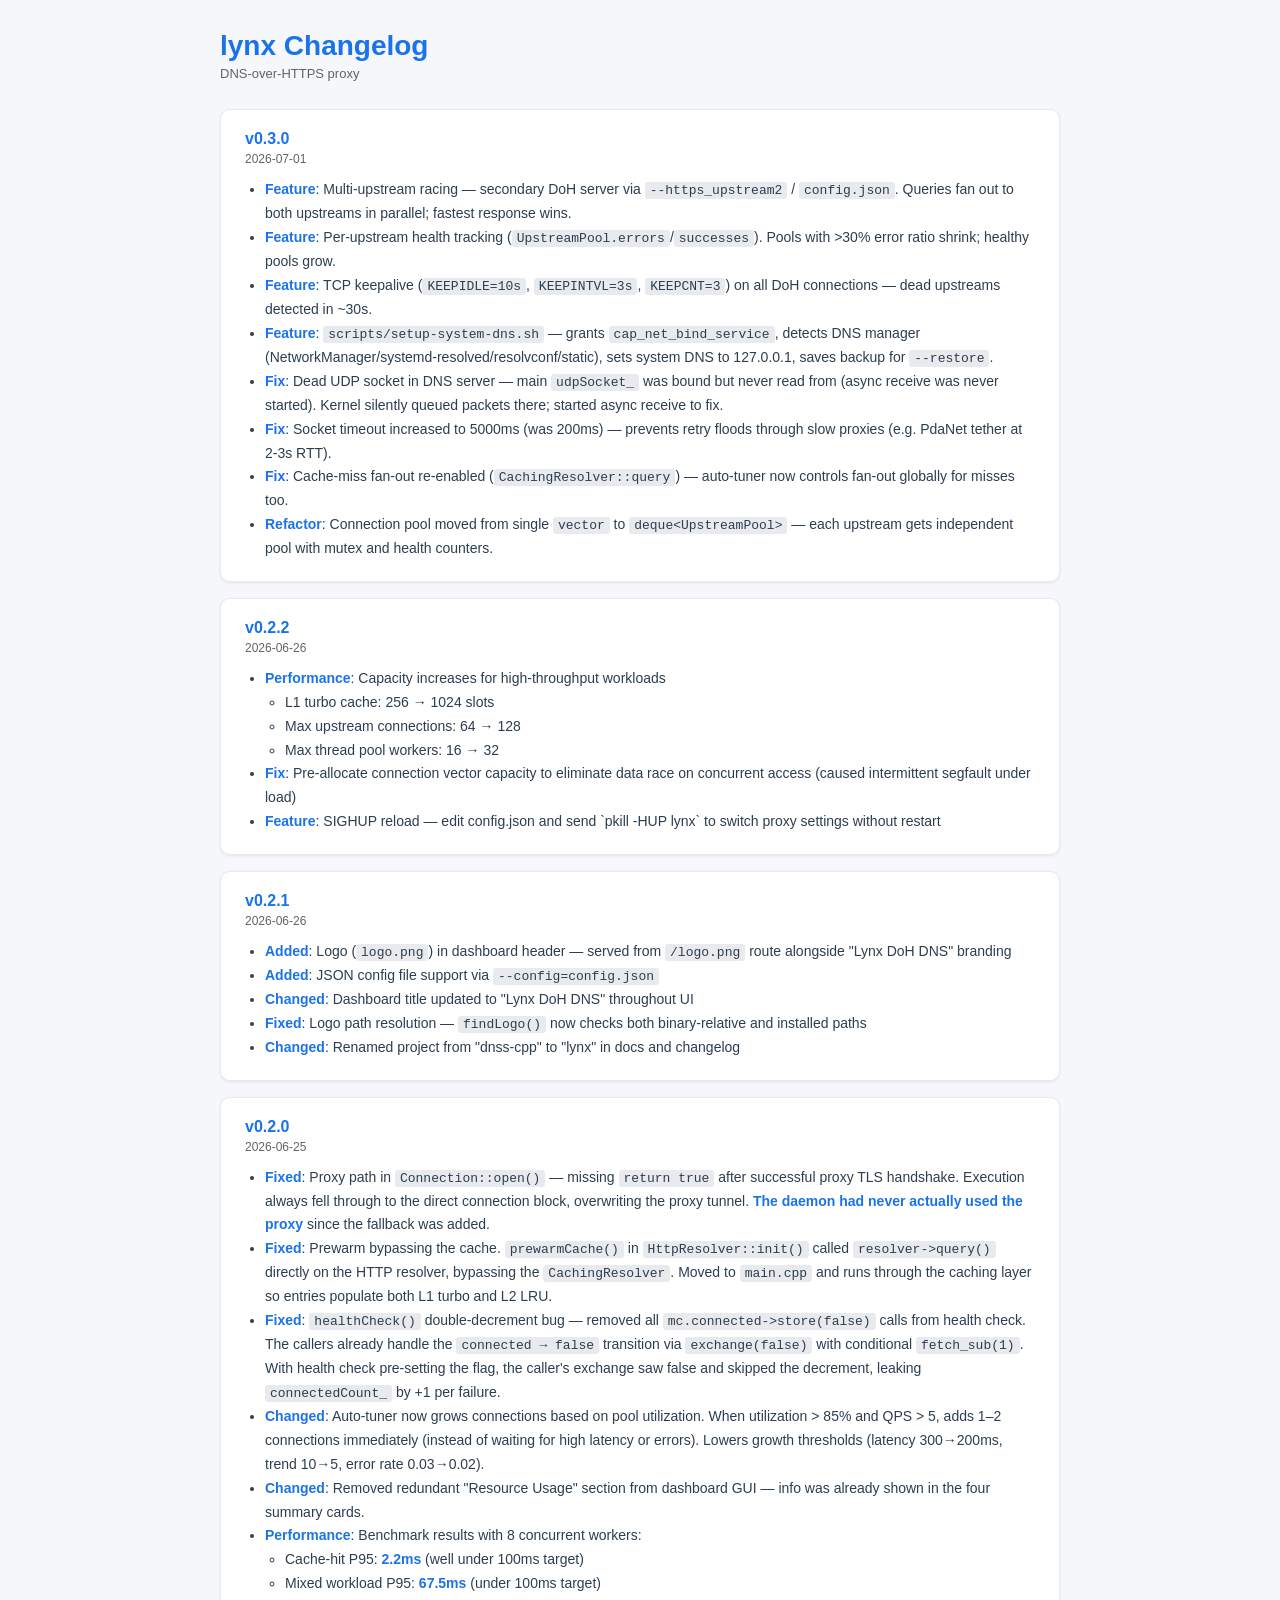
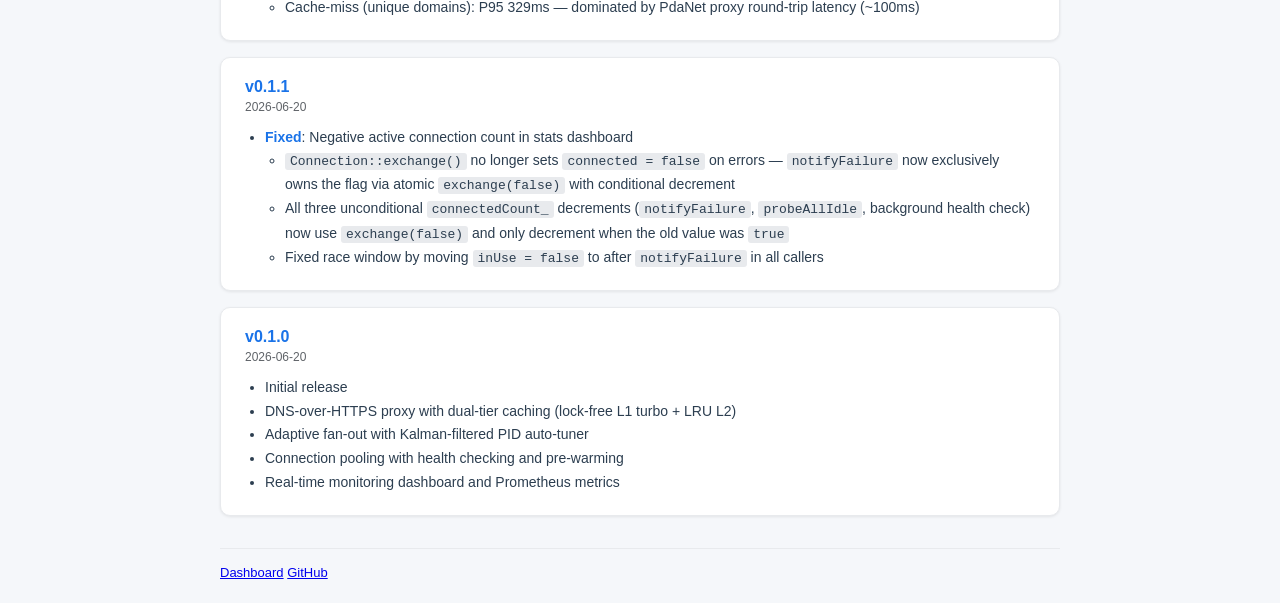
==== CHANGELOG.html @ dbfe3da3 "v0.3.0 — Multi-upstream racing, health tracking, TCP keepalive, setup script - Multi-upstream racing" ====
<!DOCTYPE html>
<html>
<head>
<meta charset='utf-8'>
<title>lynx Changelog</title>
<style>
*{margin:0;padding:0;box-sizing:border-box;}
body{font-family:-apple-system,BlinkMacSystemFont,'Segoe UI',Roboto,sans-serif;background:#f5f7fa;color:#2c3e50;padding:30px;max-width:900px;margin:0 auto;}
h1{font-size:28px;font-weight:600;color:#1a73e8;margin-bottom:4px;}
.subtitle{color:#5f6368;font-size:13px;margin-bottom:28px;}
.version{background:#fff;border-radius:10px;padding:20px 24px;box-shadow:0 1px 3px rgba(0,0,0,0.08);margin-bottom:16px;border:1px solid #e8eaed;}
.version h2{font-size:16px;font-weight:600;color:#1a73e8;margin-bottom:4px;}
.version .date{font-size:12px;color:#5f6368;margin-bottom:12px;}
.version ul{margin:0;padding-left:20px;}
.version li{font-size:14px;color:#2c3e50;line-height:1.7;}
.version li b{color:#1a73e8;}
.version li code{background:#e8eaed;padding:1px 5px;border-radius:3px;font-size:13px;}
.footer{margin-top:32px;padding-top:16px;border-top:1px solid #e8eaed;font-size:13px;color:#5f6368;}
</style>
</head>
<body>
<h1>lynx Changelog</h1>
<p class='subtitle'>DNS-over-HTTPS proxy</p>

<div class='version'>
<h2>v0.3.0</h2>
<p class='date'>2026-07-01</p>
<ul>
<li><b>Feature</b>: Multi-upstream racing — secondary DoH server via <code>--https_upstream2</code> / <code>config.json</code>. Queries fan out to both upstreams in parallel; fastest response wins.</li>
<li><b>Feature</b>: Per-upstream health tracking (<code>UpstreamPool.errors</code>/<code>successes</code>). Pools with &gt;30% error ratio shrink; healthy pools grow.</li>
<li><b>Feature</b>: TCP keepalive (<code>KEEPIDLE=10s</code>, <code>KEEPINTVL=3s</code>, <code>KEEPCNT=3</code>) on all DoH connections — dead upstreams detected in ~30s.</li>
<li><b>Feature</b>: <code>scripts/setup-system-dns.sh</code> — grants <code>cap_net_bind_service</code>, detects DNS manager (NetworkManager/systemd-resolved/resolvconf/static), sets system DNS to 127.0.0.1, saves backup for <code>--restore</code>.</li>
<li><b>Fix</b>: Dead UDP socket in DNS server — main <code>udpSocket_</code> was bound but never read from (async receive was never started). Kernel silently queued packets there; started async receive to fix.</li>
<li><b>Fix</b>: Socket timeout increased to 5000ms (was 200ms) — prevents retry floods through slow proxies (e.g. PdaNet tether at 2-3s RTT).</li>
<li><b>Fix</b>: Cache-miss fan-out re-enabled (<code>CachingResolver::query</code>) — auto-tuner now controls fan-out globally for misses too.</li>
<li><b>Refactor</b>: Connection pool moved from single <code>vector</code> to <code>deque&lt;UpstreamPool&gt;</code> — each upstream gets independent pool with mutex and health counters.</li>
</ul>
</div>

<div class='version'>
<h2>v0.2.2</h2>
<p class='date'>2026-06-26</p>
<ul>
<li><b>Performance</b>: Capacity increases for high-throughput workloads<ul>
<li>L1 turbo cache: 256 → 1024 slots</li>
<li>Max upstream connections: 64 → 128</li>
<li>Max thread pool workers: 16 → 32</li>
</ul></li>
<li><b>Fix</b>: Pre-allocate connection vector capacity to eliminate data race on concurrent access (caused intermittent segfault under load)</li>
<li><b>Feature</b>: SIGHUP reload — edit config.json and send `pkill -HUP lynx` to switch proxy settings without restart</li>
</ul>
</div>

<div class='version'>
<h2>v0.2.1</h2>
<p class='date'>2026-06-26</p>
<ul>
<li><b>Added</b>: Logo (<code>logo.png</code>) in dashboard header — served from <code>/logo.png</code> route alongside "Lynx DoH DNS" branding</li>
<li><b>Added</b>: JSON config file support via <code>--config=config.json</code></li>
<li><b>Changed</b>: Dashboard title updated to "Lynx DoH DNS" throughout UI</li>
<li><b>Fixed</b>: Logo path resolution — <code>findLogo()</code> now checks both binary-relative and installed paths</li>
<li><b>Changed</b>: Renamed project from "dnss-cpp" to "lynx" in docs and changelog</li>
</ul>
</div>

<div class='version'>
<h2>v0.2.0</h2>
<p class='date'>2026-06-25</p>
<ul>
<li><b>Fixed</b>: Proxy path in <code>Connection::open()</code> — missing <code>return true</code> after successful proxy TLS handshake. Execution always fell through to the direct connection block, overwriting the proxy tunnel. <b>The daemon had never actually used the proxy</b> since the fallback was added.</li>
<li><b>Fixed</b>: Prewarm bypassing the cache. <code>prewarmCache()</code> in <code>HttpResolver::init()</code> called <code>resolver->query()</code> directly on the HTTP resolver, bypassing the <code>CachingResolver</code>. Moved to <code>main.cpp</code> and runs through the caching layer so entries populate both L1 turbo and L2 LRU.</li>
<li><b>Fixed</b>: <code>healthCheck()</code> double-decrement bug — removed all <code>mc.connected->store(false)</code> calls from health check. The callers already handle the <code>connected → false</code> transition via <code>exchange(false)</code> with conditional <code>fetch_sub(1)</code>. With health check pre-setting the flag, the caller's exchange saw false and skipped the decrement, leaking <code>connectedCount_</code> by +1 per failure.</li>
<li><b>Changed</b>: Auto-tuner now grows connections based on pool utilization. When utilization > 85% and QPS > 5, adds 1–2 connections immediately (instead of waiting for high latency or errors). Lowers growth thresholds (latency 300→200ms, trend 10→5, error rate 0.03→0.02).</li>
<li><b>Changed</b>: Removed redundant "Resource Usage" section from dashboard GUI — info was already shown in the four summary cards.</li>
<li><b>Performance</b>: Benchmark results with 8 concurrent workers:<ul>
<li>Cache-hit P95: <b>2.2ms</b> (well under 100ms target)</li>
<li>Mixed workload P95: <b>67.5ms</b> (under 100ms target)</li>
<li>Cache-miss (unique domains): P95 329ms — dominated by PdaNet proxy round-trip latency (~100ms)</li>
</ul></li>
</ul>
</div>

<div class='version'>
<h2>v0.1.1</h2>
<p class='date'>2026-06-20</p>
<ul>
<li><b>Fixed</b>: Negative active connection count in stats dashboard<ul>
<li><code>Connection::exchange()</code> no longer sets <code>connected = false</code> on errors — <code>notifyFailure</code> now exclusively owns the flag via atomic <code>exchange(false)</code> with conditional decrement</li>
<li>All three unconditional <code>connectedCount_</code> decrements (<code>notifyFailure</code>, <code>probeAllIdle</code>, background health check) now use <code>exchange(false)</code> and only decrement when the old value was <code>true</code></li>
<li>Fixed race window by moving <code>inUse = false</code> to after <code>notifyFailure</code> in all callers</li>
</ul></li>
</ul>
</div>

<div class='version'>
<h2>v0.1.0</h2>
<p class='date'>2026-06-20</p>
<ul>
<li>Initial release</li>
<li>DNS-over-HTTPS proxy with dual-tier caching (lock-free L1 turbo + LRU L2)</li>
<li>Adaptive fan-out with Kalman-filtered PID auto-tuner</li>
<li>Connection pooling with health checking and pre-warming</li>
<li>Real-time monitoring dashboard and Prometheus metrics</li>
</ul>
</div>

<div class='footer'>
<a href='/'>Dashboard</a>
<a href='https://github.com/infinitebinary01/dnss-cpp'>GitHub</a>
</div>
</body>
</html>
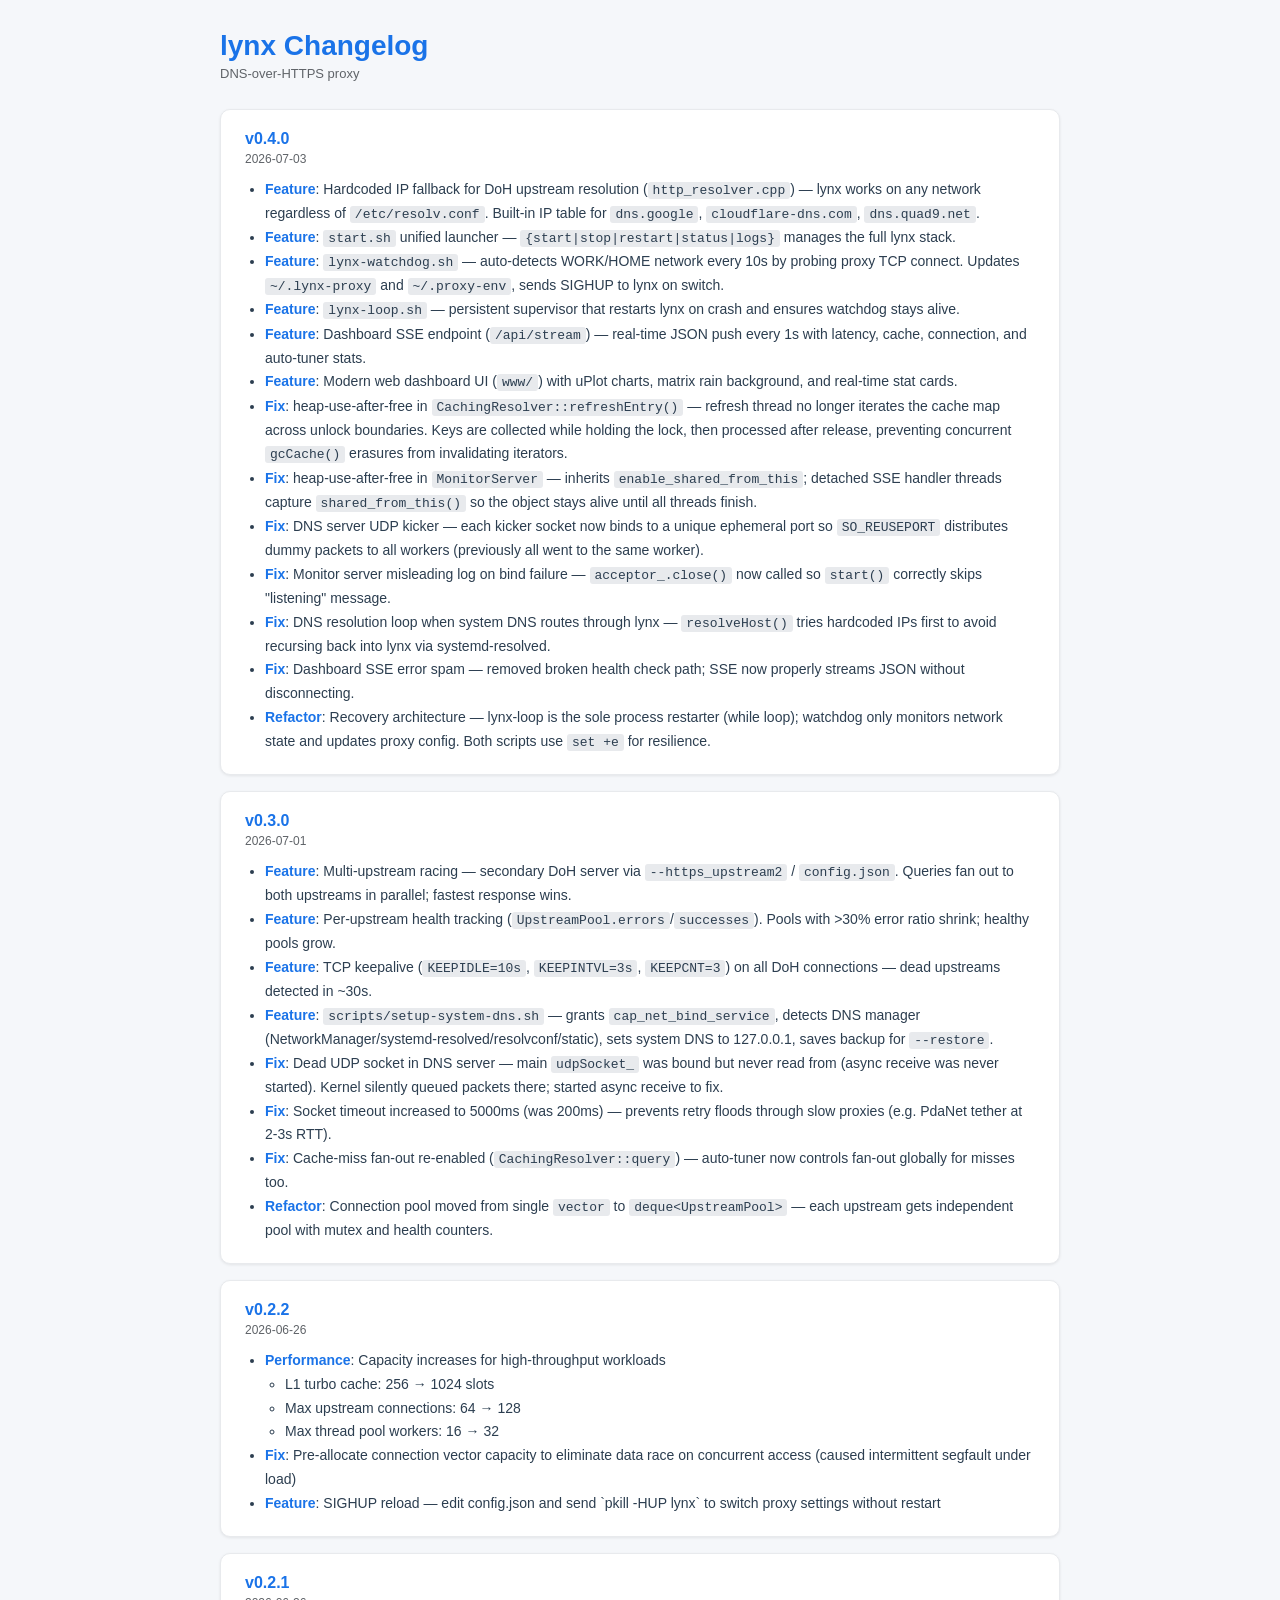
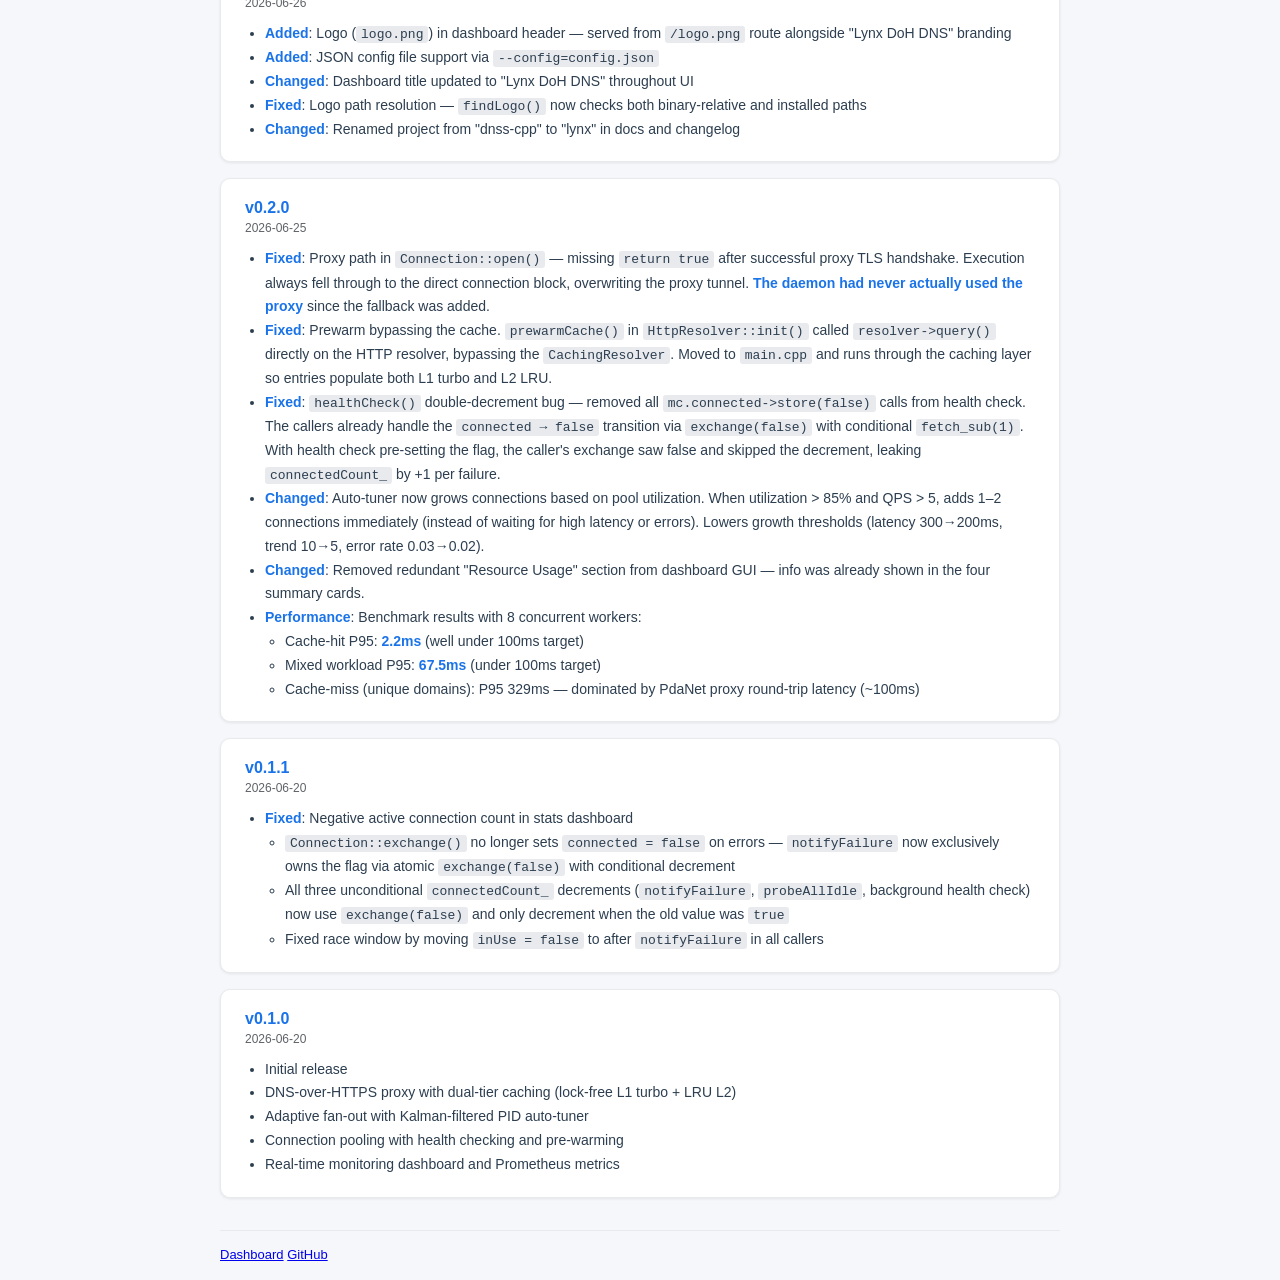
==== commit f91590ef: "v0.4.0: Crash fixes, watchdog auto-detect, hardcoded DoH IPs, dashboard SSE - Fix heap-use-after-fre" ====
--- a/CHANGELOG.html
+++ b/CHANGELOG.html
@@ -21,6 +21,26 @@
 <body>
 <h1>lynx Changelog</h1>
 <p class='subtitle'>DNS-over-HTTPS proxy</p>
+
+<div class='version'>
+<h2>v0.4.0</h2>
+<p class='date'>2026-07-03</p>
+<ul>
+<li><b>Feature</b>: Hardcoded IP fallback for DoH upstream resolution (<code>http_resolver.cpp</code>) — lynx works on any network regardless of <code>/etc/resolv.conf</code>. Built-in IP table for <code>dns.google</code>, <code>cloudflare-dns.com</code>, <code>dns.quad9.net</code>.</li>
+<li><b>Feature</b>: <code>start.sh</code> unified launcher — <code>{start|stop|restart|status|logs}</code> manages the full lynx stack.</li>
+<li><b>Feature</b>: <code>lynx-watchdog.sh</code> — auto-detects WORK/HOME network every 10s by probing proxy TCP connect. Updates <code>~/.lynx-proxy</code> and <code>~/.proxy-env</code>, sends SIGHUP to lynx on switch.</li>
+<li><b>Feature</b>: <code>lynx-loop.sh</code> — persistent supervisor that restarts lynx on crash and ensures watchdog stays alive.</li>
+<li><b>Feature</b>: Dashboard SSE endpoint (<code>/api/stream</code>) — real-time JSON push every 1s with latency, cache, connection, and auto-tuner stats.</li>
+<li><b>Feature</b>: Modern web dashboard UI (<code>www/</code>) with uPlot charts, matrix rain background, and real-time stat cards.</li>
+<li><b>Fix</b>: heap-use-after-free in <code>CachingResolver::refreshEntry()</code> — refresh thread no longer iterates the cache map across unlock boundaries. Keys are collected while holding the lock, then processed after release, preventing concurrent <code>gcCache()</code> erasures from invalidating iterators.</li>
+<li><b>Fix</b>: heap-use-after-free in <code>MonitorServer</code> — inherits <code>enable_shared_from_this</code>; detached SSE handler threads capture <code>shared_from_this()</code> so the object stays alive until all threads finish.</li>
+<li><b>Fix</b>: DNS server UDP kicker — each kicker socket now binds to a unique ephemeral port so <code>SO_REUSEPORT</code> distributes dummy packets to all workers (previously all went to the same worker).</li>
+<li><b>Fix</b>: Monitor server misleading log on bind failure — <code>acceptor_.close()</code> now called so <code>start()</code> correctly skips "listening" message.</li>
+<li><b>Fix</b>: DNS resolution loop when system DNS routes through lynx — <code>resolveHost()</code> tries hardcoded IPs first to avoid recursing back into lynx via systemd-resolved.</li>
+<li><b>Fix</b>: Dashboard SSE error spam — removed broken health check path; SSE now properly streams JSON without disconnecting.</li>
+<li><b>Refactor</b>: Recovery architecture — lynx-loop is the sole process restarter (while loop); watchdog only monitors network state and updates proxy config. Both scripts use <code>set +e</code> for resilience.</li>
+</ul>
+</div>
 
 <div class='version'>
 <h2>v0.3.0</h2>
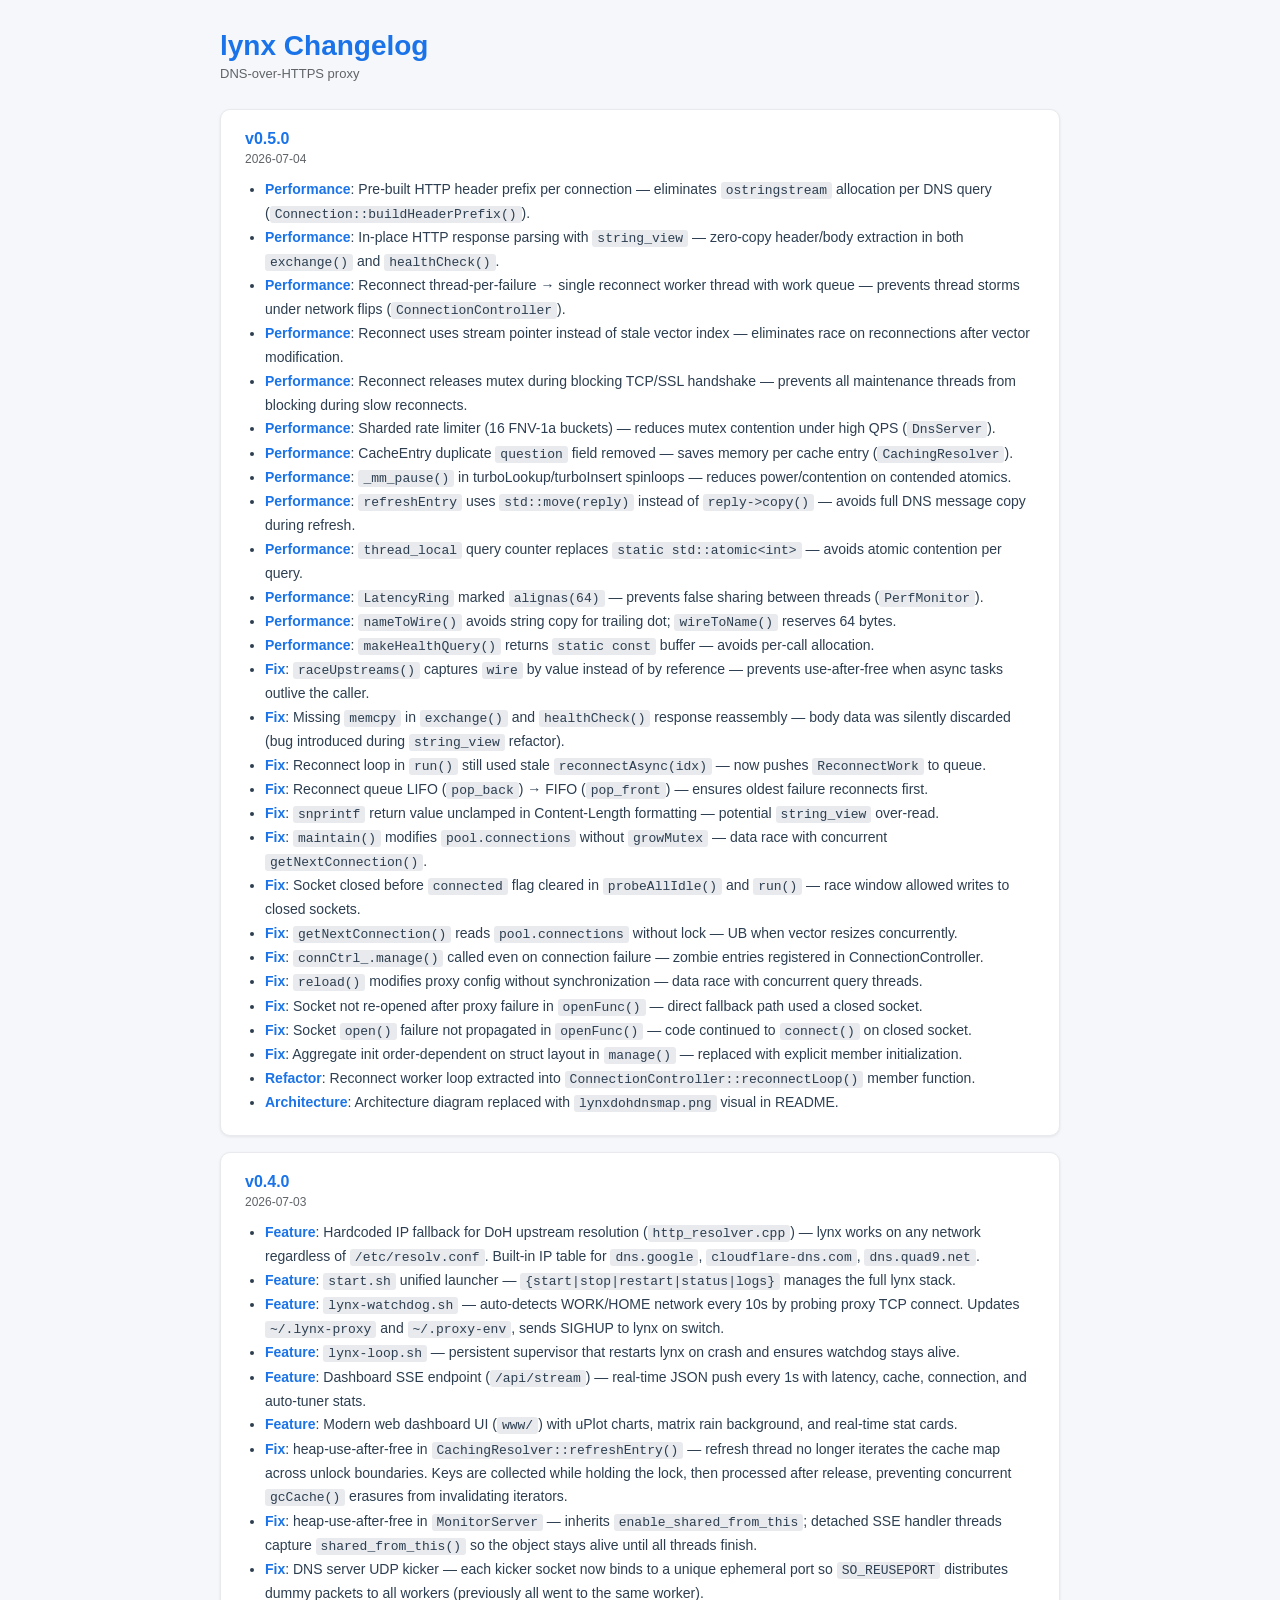
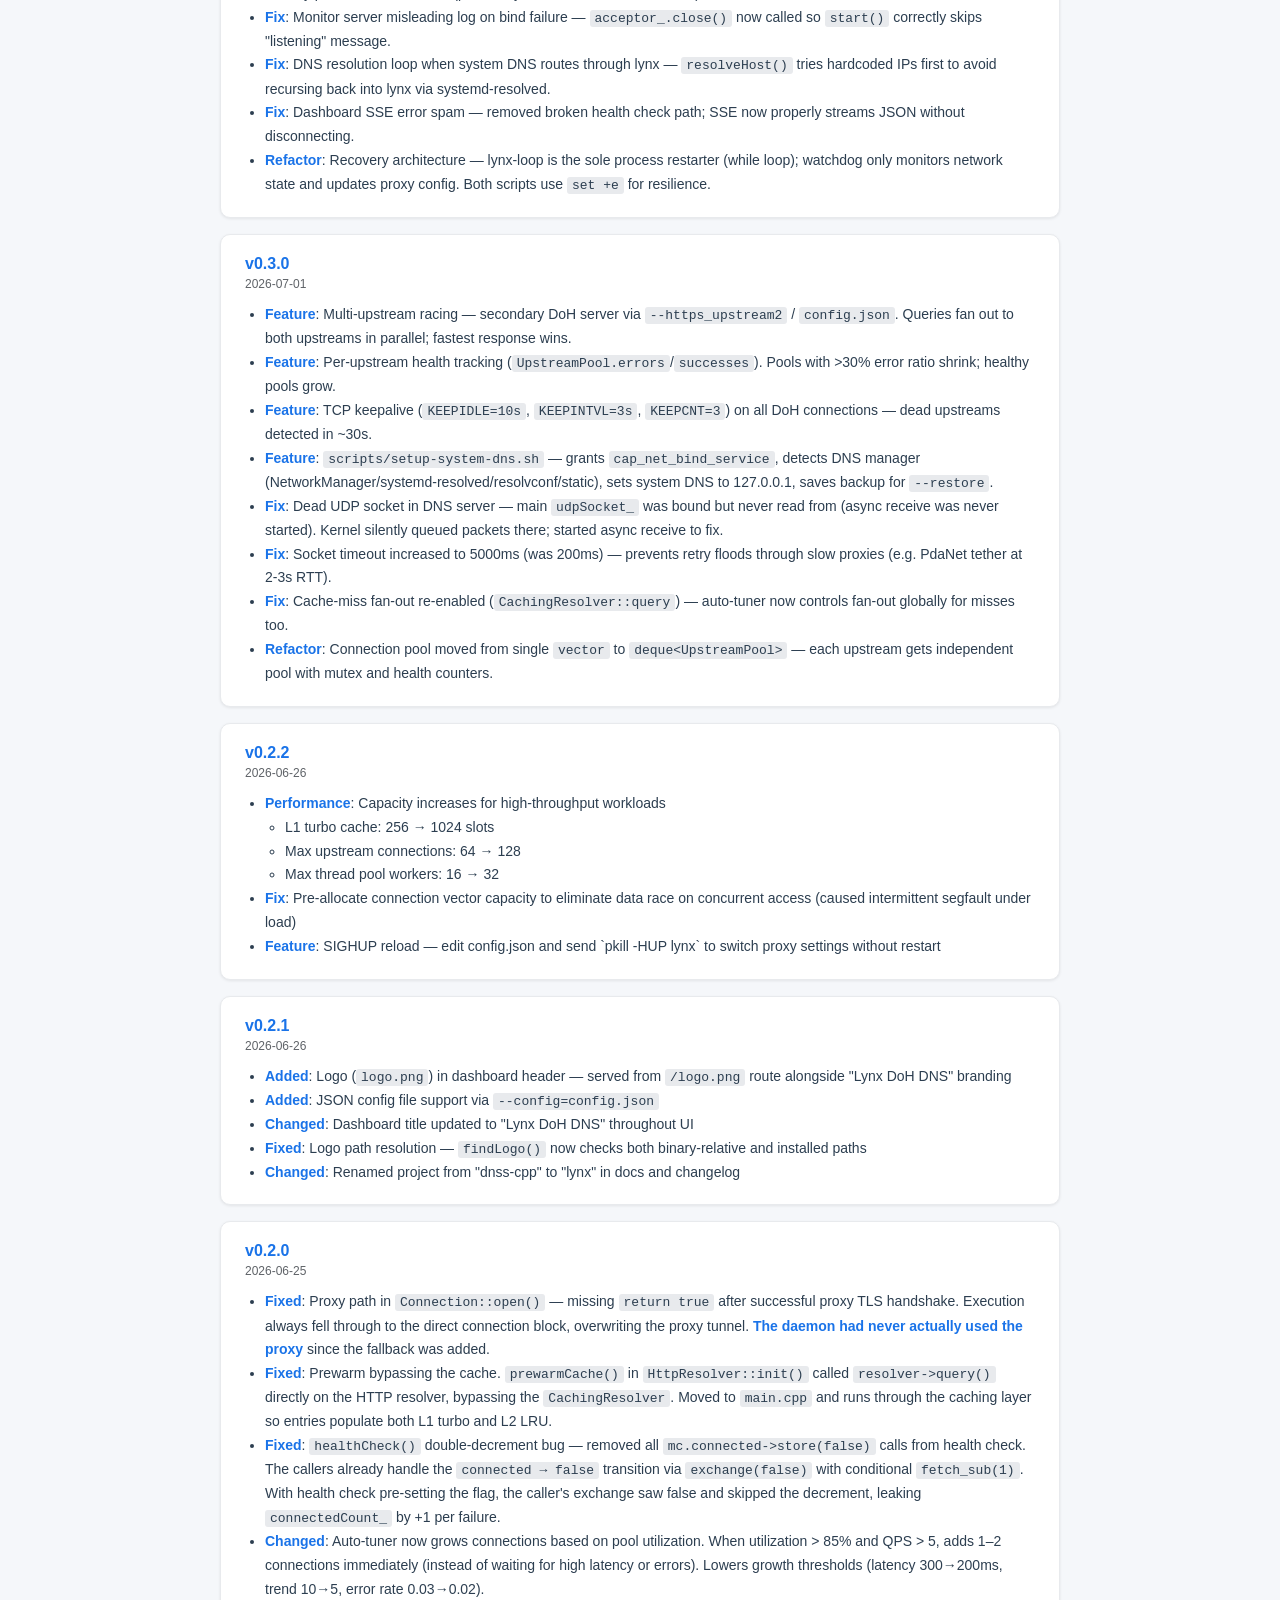
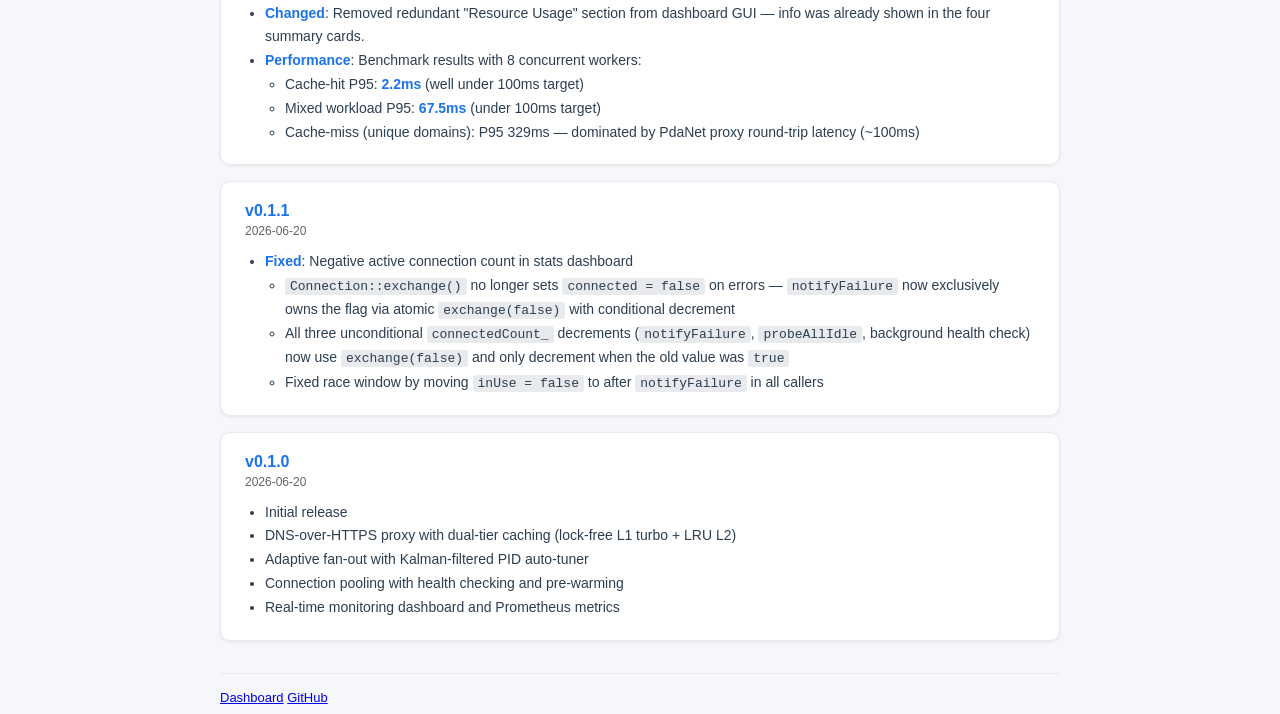
==== commit b2e480a0: "v0.5.0: Performance optimization pass + Lumina bug fixes - Pre-built HTTP headers, in-place response" ====
--- a/CHANGELOG.html
+++ b/CHANGELOG.html
@@ -21,6 +21,41 @@
 <body>
 <h1>lynx Changelog</h1>
 <p class='subtitle'>DNS-over-HTTPS proxy</p>
+
+<div class='version'>
+<h2>v0.5.0</h2>
+<p class='date'>2026-07-04</p>
+<ul>
+<li><b>Performance</b>: Pre-built HTTP header prefix per connection — eliminates <code>ostringstream</code> allocation per DNS query (<code>Connection::buildHeaderPrefix()</code>).</li>
+<li><b>Performance</b>: In-place HTTP response parsing with <code>string_view</code> — zero-copy header/body extraction in both <code>exchange()</code> and <code>healthCheck()</code>.</li>
+<li><b>Performance</b>: Reconnect thread-per-failure → single reconnect worker thread with work queue — prevents thread storms under network flips (<code>ConnectionController</code>).</li>
+<li><b>Performance</b>: Reconnect uses stream pointer instead of stale vector index — eliminates race on reconnections after vector modification.</li>
+<li><b>Performance</b>: Reconnect releases mutex during blocking TCP/SSL handshake — prevents all maintenance threads from blocking during slow reconnects.</li>
+<li><b>Performance</b>: Sharded rate limiter (16 FNV-1a buckets) — reduces mutex contention under high QPS (<code>DnsServer</code>).</li>
+<li><b>Performance</b>: CacheEntry duplicate <code>question</code> field removed — saves memory per cache entry (<code>CachingResolver</code>).</li>
+<li><b>Performance</b>: <code>_mm_pause()</code> in turboLookup/turboInsert spinloops — reduces power/contention on contended atomics.</li>
+<li><b>Performance</b>: <code>refreshEntry</code> uses <code>std::move(reply)</code> instead of <code>reply->copy()</code> — avoids full DNS message copy during refresh.</li>
+<li><b>Performance</b>: <code>thread_local</code> query counter replaces <code>static std::atomic&lt;int&gt;</code> — avoids atomic contention per query.</li>
+<li><b>Performance</b>: <code>LatencyRing</code> marked <code>alignas(64)</code> — prevents false sharing between threads (<code>PerfMonitor</code>).</li>
+<li><b>Performance</b>: <code>nameToWire()</code> avoids string copy for trailing dot; <code>wireToName()</code> reserves 64 bytes.</li>
+<li><b>Performance</b>: <code>makeHealthQuery()</code> returns <code>static const</code> buffer — avoids per-call allocation.</li>
+<li><b>Fix</b>: <code>raceUpstreams()</code> captures <code>wire</code> by value instead of by reference — prevents use-after-free when async tasks outlive the caller.</li>
+<li><b>Fix</b>: Missing <code>memcpy</code> in <code>exchange()</code> and <code>healthCheck()</code> response reassembly — body data was silently discarded (bug introduced during <code>string_view</code> refactor).</li>
+<li><b>Fix</b>: Reconnect loop in <code>run()</code> still used stale <code>reconnectAsync(idx)</code> — now pushes <code>ReconnectWork</code> to queue.</li>
+<li><b>Fix</b>: Reconnect queue LIFO (<code>pop_back</code>) → FIFO (<code>pop_front</code>) — ensures oldest failure reconnects first.</li>
+<li><b>Fix</b>: <code>snprintf</code> return value unclamped in Content-Length formatting — potential <code>string_view</code> over-read.</li>
+<li><b>Fix</b>: <code>maintain()</code> modifies <code>pool.connections</code> without <code>growMutex</code> — data race with concurrent <code>getNextConnection()</code>.</li>
+<li><b>Fix</b>: Socket closed before <code>connected</code> flag cleared in <code>probeAllIdle()</code> and <code>run()</code> — race window allowed writes to closed sockets.</li>
+<li><b>Fix</b>: <code>getNextConnection()</code> reads <code>pool.connections</code> without lock — UB when vector resizes concurrently.</li>
+<li><b>Fix</b>: <code>connCtrl_.manage()</code> called even on connection failure — zombie entries registered in ConnectionController.</li>
+<li><b>Fix</b>: <code>reload()</code> modifies proxy config without synchronization — data race with concurrent query threads.</li>
+<li><b>Fix</b>: Socket not re-opened after proxy failure in <code>openFunc()</code> — direct fallback path used a closed socket.</li>
+<li><b>Fix</b>: Socket <code>open()</code> failure not propagated in <code>openFunc()</code> — code continued to <code>connect()</code> on closed socket.</li>
+<li><b>Fix</b>: Aggregate init order-dependent on struct layout in <code>manage()</code> — replaced with explicit member initialization.</li>
+<li><b>Refactor</b>: Reconnect worker loop extracted into <code>ConnectionController::reconnectLoop()</code> member function.</li>
+<li><b>Architecture</b>: Architecture diagram replaced with <code>lynxdohdnsmap.png</code> visual in README.</li>
+</ul>
+</div>
 
 <div class='version'>
 <h2>v0.4.0</h2>
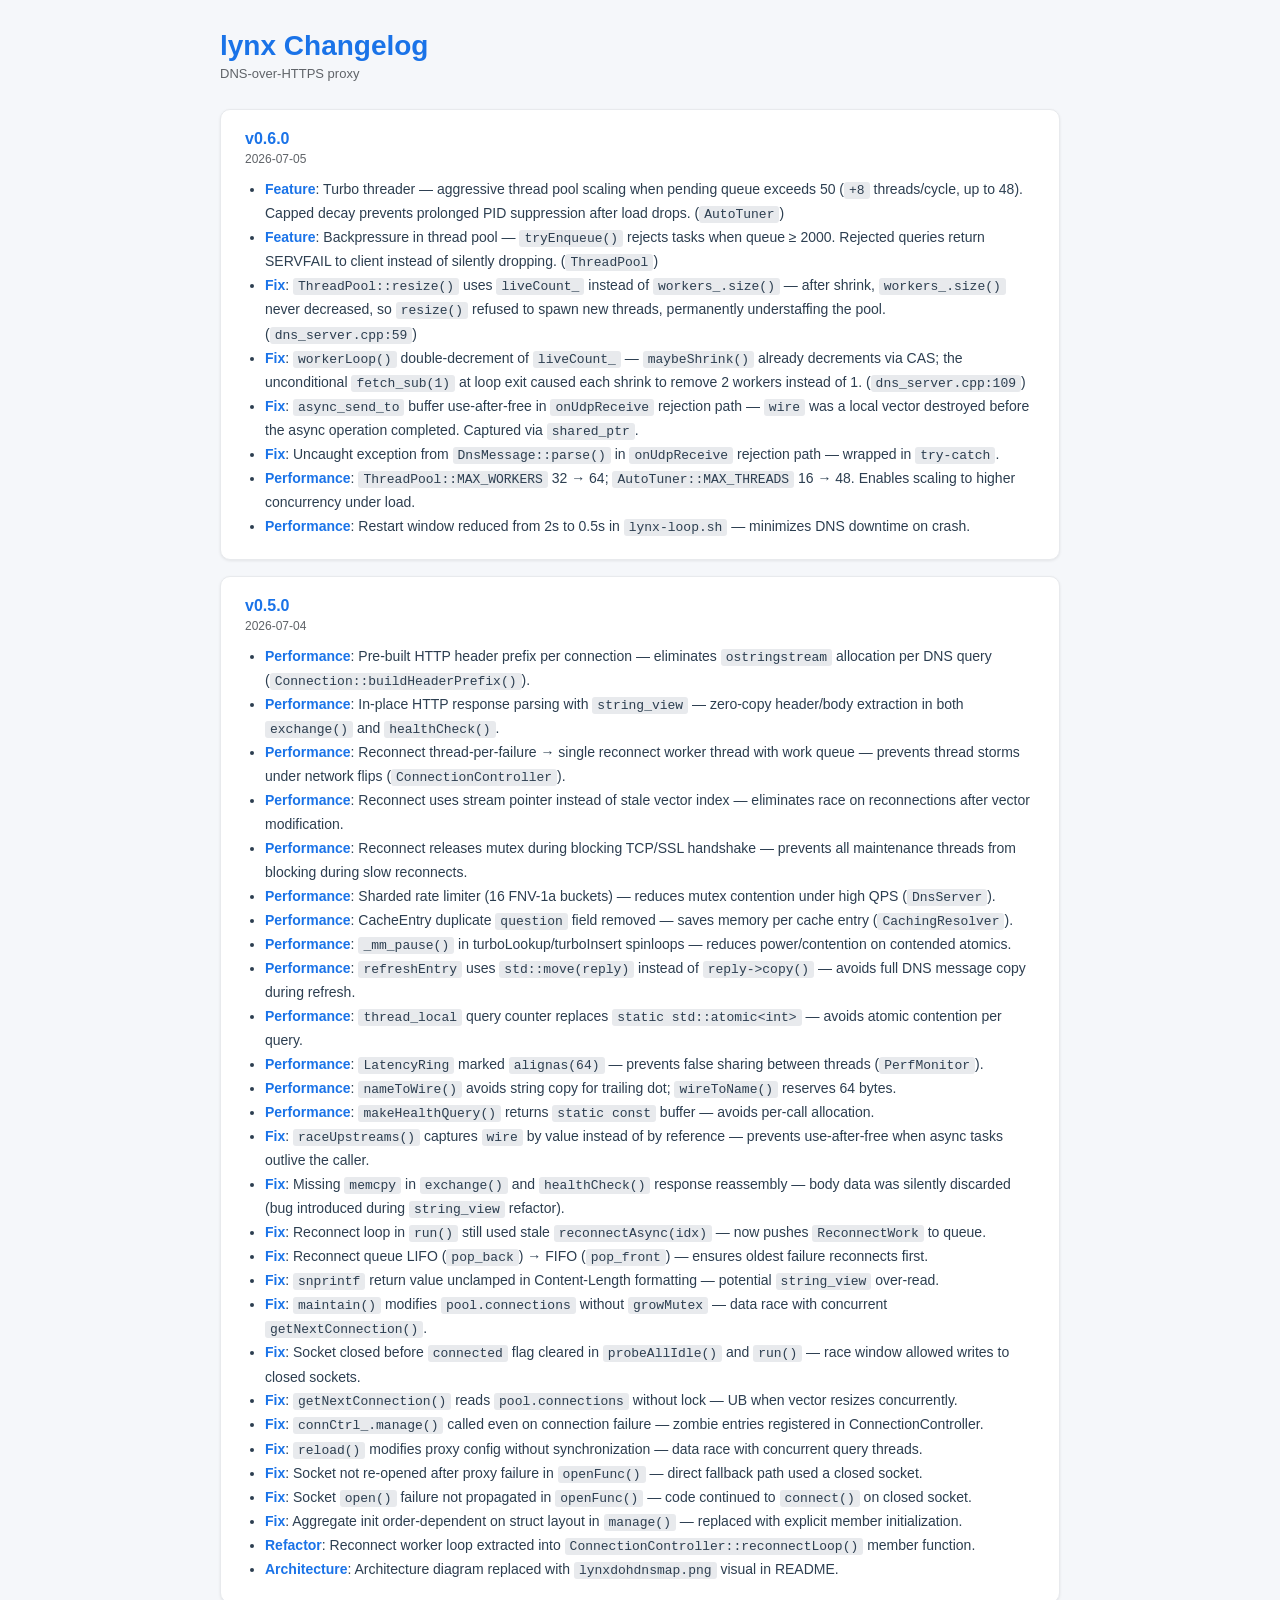
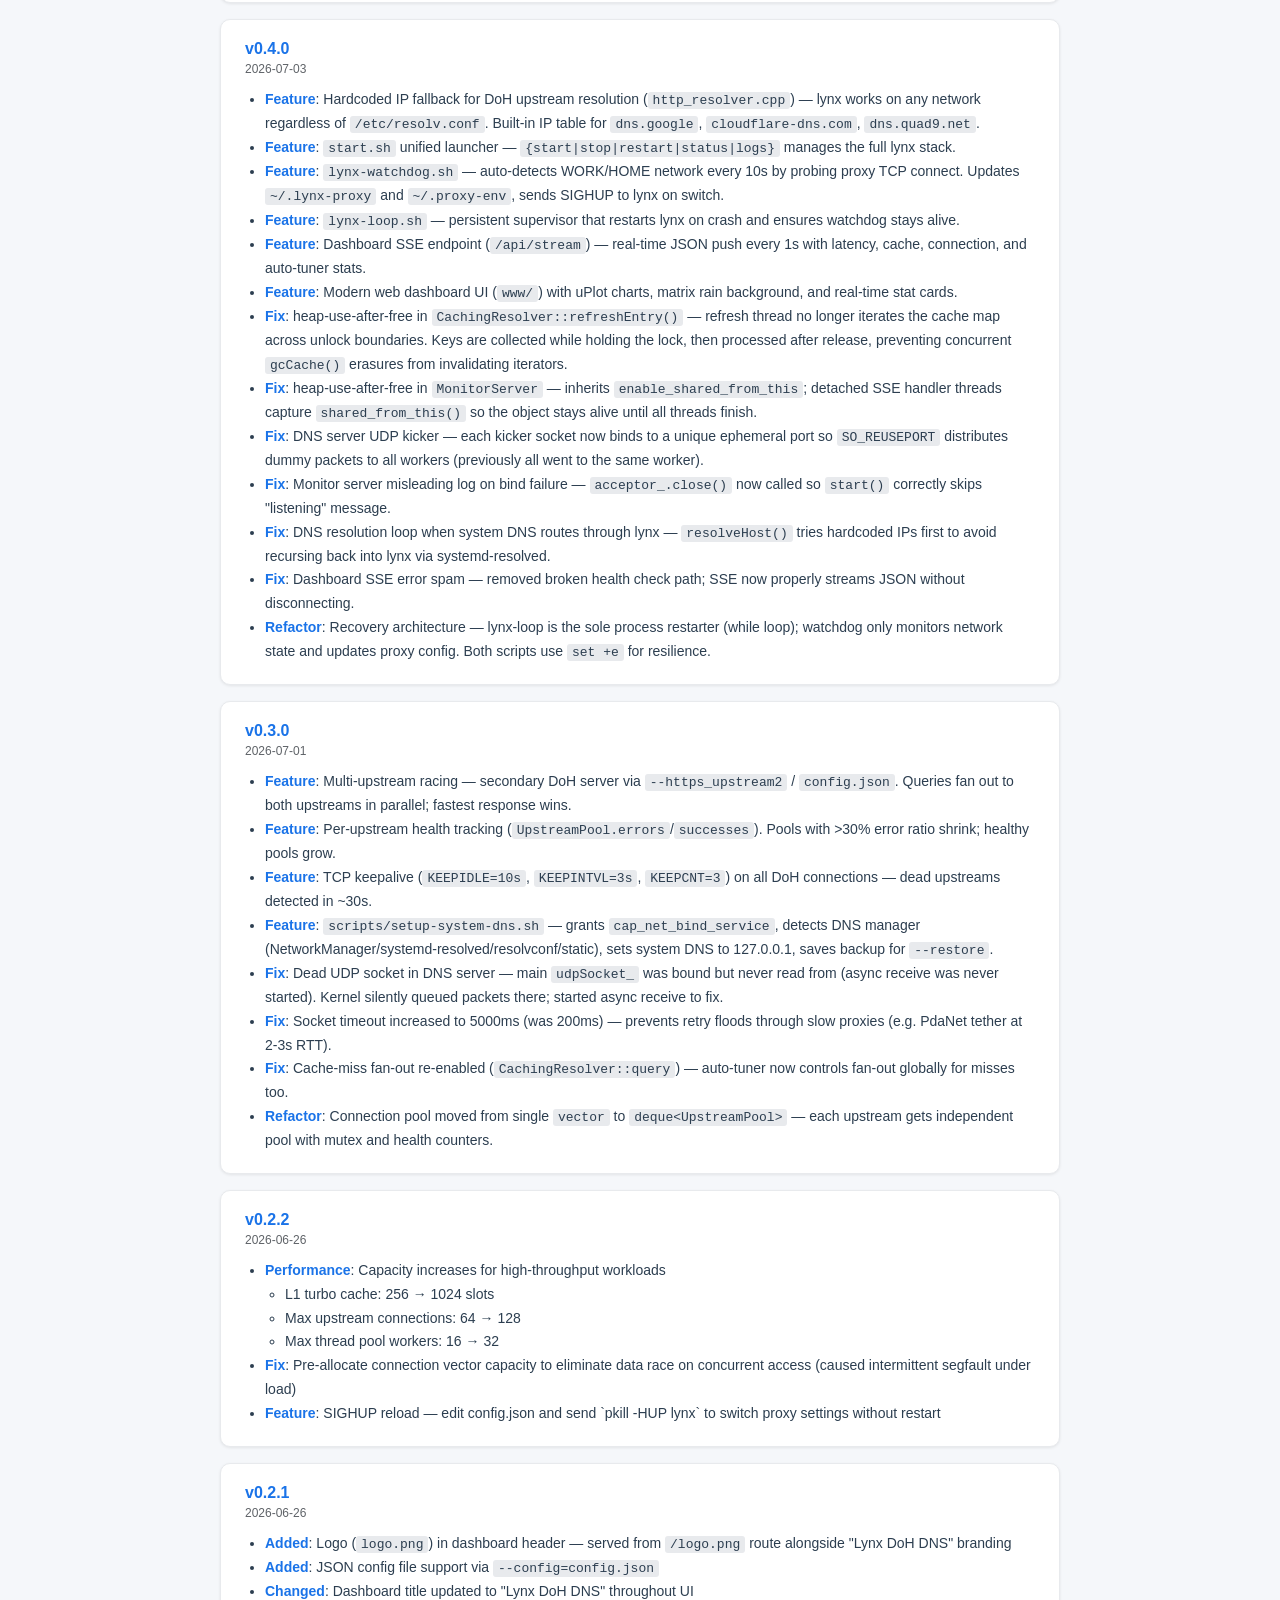
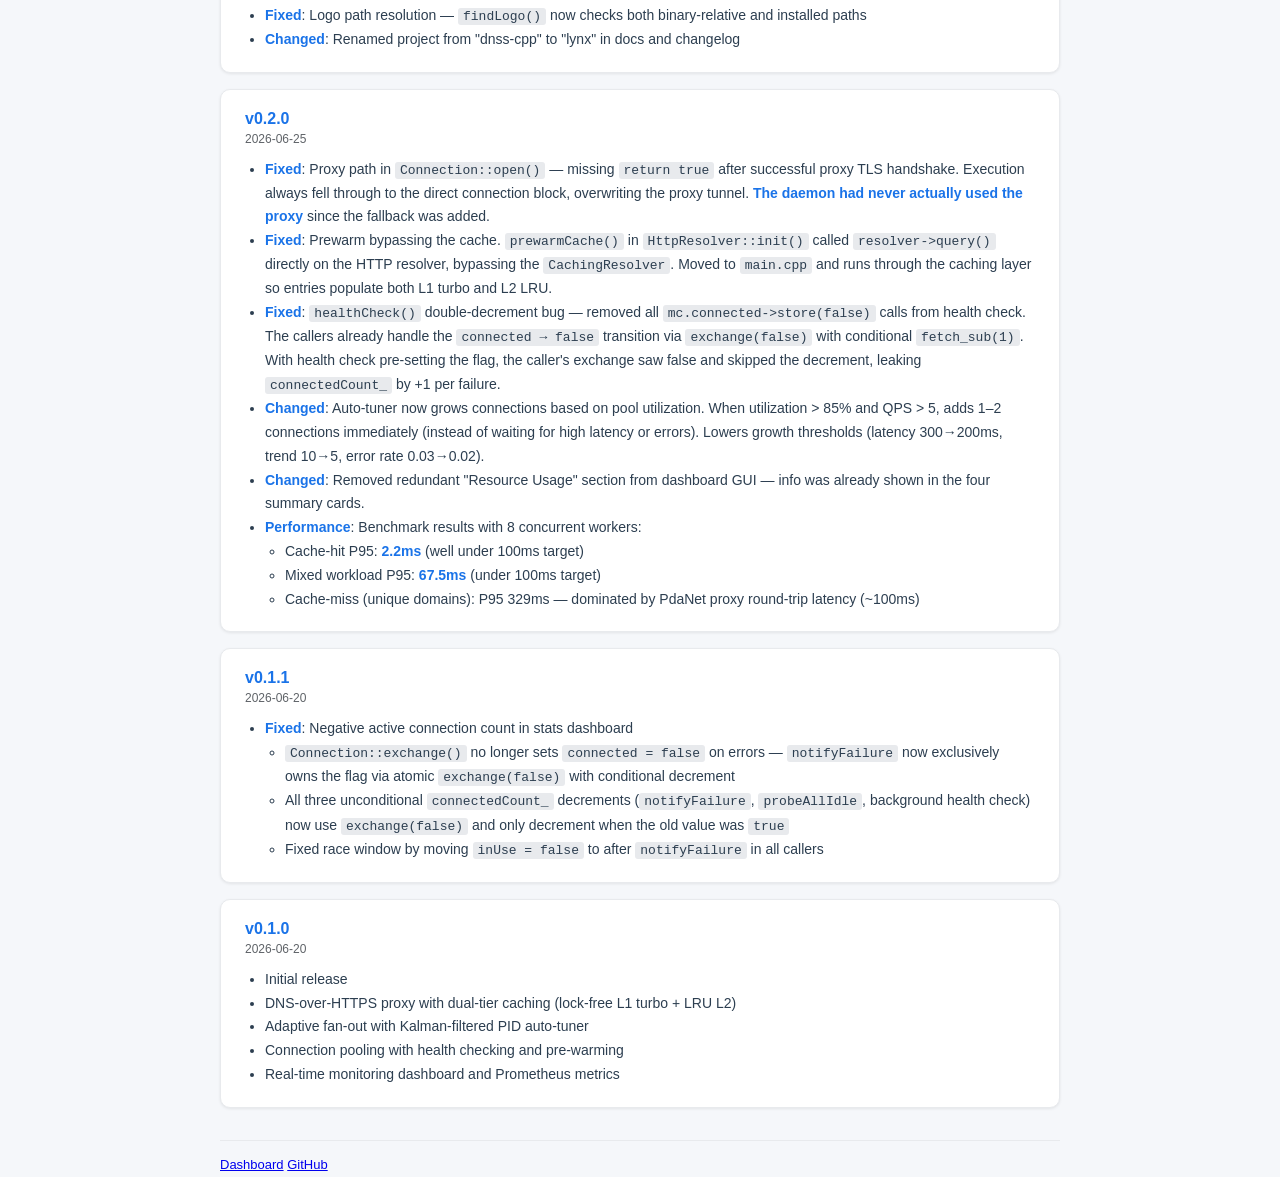
==== commit bf93b614: "v0.6.0 — turbo threader, backpressure, thread pool bug fixes - Turbo threader: aggressive thread sca" ====
--- a/CHANGELOG.html
+++ b/CHANGELOG.html
@@ -21,6 +21,21 @@
 <body>
 <h1>lynx Changelog</h1>
 <p class='subtitle'>DNS-over-HTTPS proxy</p>
+
+<div class='version'>
+<h2>v0.6.0</h2>
+<p class='date'>2026-07-05</p>
+<ul>
+<li><b>Feature</b>: Turbo threader — aggressive thread pool scaling when pending queue exceeds 50 (<code>+8</code> threads/cycle, up to 48). Capped decay prevents prolonged PID suppression after load drops. (<code>AutoTuner</code>)</li>
+<li><b>Feature</b>: Backpressure in thread pool — <code>tryEnqueue()</code> rejects tasks when queue &ge; 2000. Rejected queries return SERVFAIL to client instead of silently dropping. (<code>ThreadPool</code>)</li>
+<li><b>Fix</b>: <code>ThreadPool::resize()</code> uses <code>liveCount_</code> instead of <code>workers_.size()</code> — after shrink, <code>workers_.size()</code> never decreased, so <code>resize()</code> refused to spawn new threads, permanently understaffing the pool. (<code>dns_server.cpp:59</code>)</li>
+<li><b>Fix</b>: <code>workerLoop()</code> double-decrement of <code>liveCount_</code> — <code>maybeShrink()</code> already decrements via CAS; the unconditional <code>fetch_sub(1)</code> at loop exit caused each shrink to remove 2 workers instead of 1. (<code>dns_server.cpp:109</code>)</li>
+<li><b>Fix</b>: <code>async_send_to</code> buffer use-after-free in <code>onUdpReceive</code> rejection path — <code>wire</code> was a local vector destroyed before the async operation completed. Captured via <code>shared_ptr</code>.</li>
+<li><b>Fix</b>: Uncaught exception from <code>DnsMessage::parse()</code> in <code>onUdpReceive</code> rejection path — wrapped in <code>try-catch</code>.</li>
+<li><b>Performance</b>: <code>ThreadPool::MAX_WORKERS</code> 32 → 64; <code>AutoTuner::MAX_THREADS</code> 16 → 48. Enables scaling to higher concurrency under load.</li>
+<li><b>Performance</b>: Restart window reduced from 2s to 0.5s in <code>lynx-loop.sh</code> — minimizes DNS downtime on crash.</li>
+</ul>
+</div>
 
 <div class='version'>
 <h2>v0.5.0</h2>
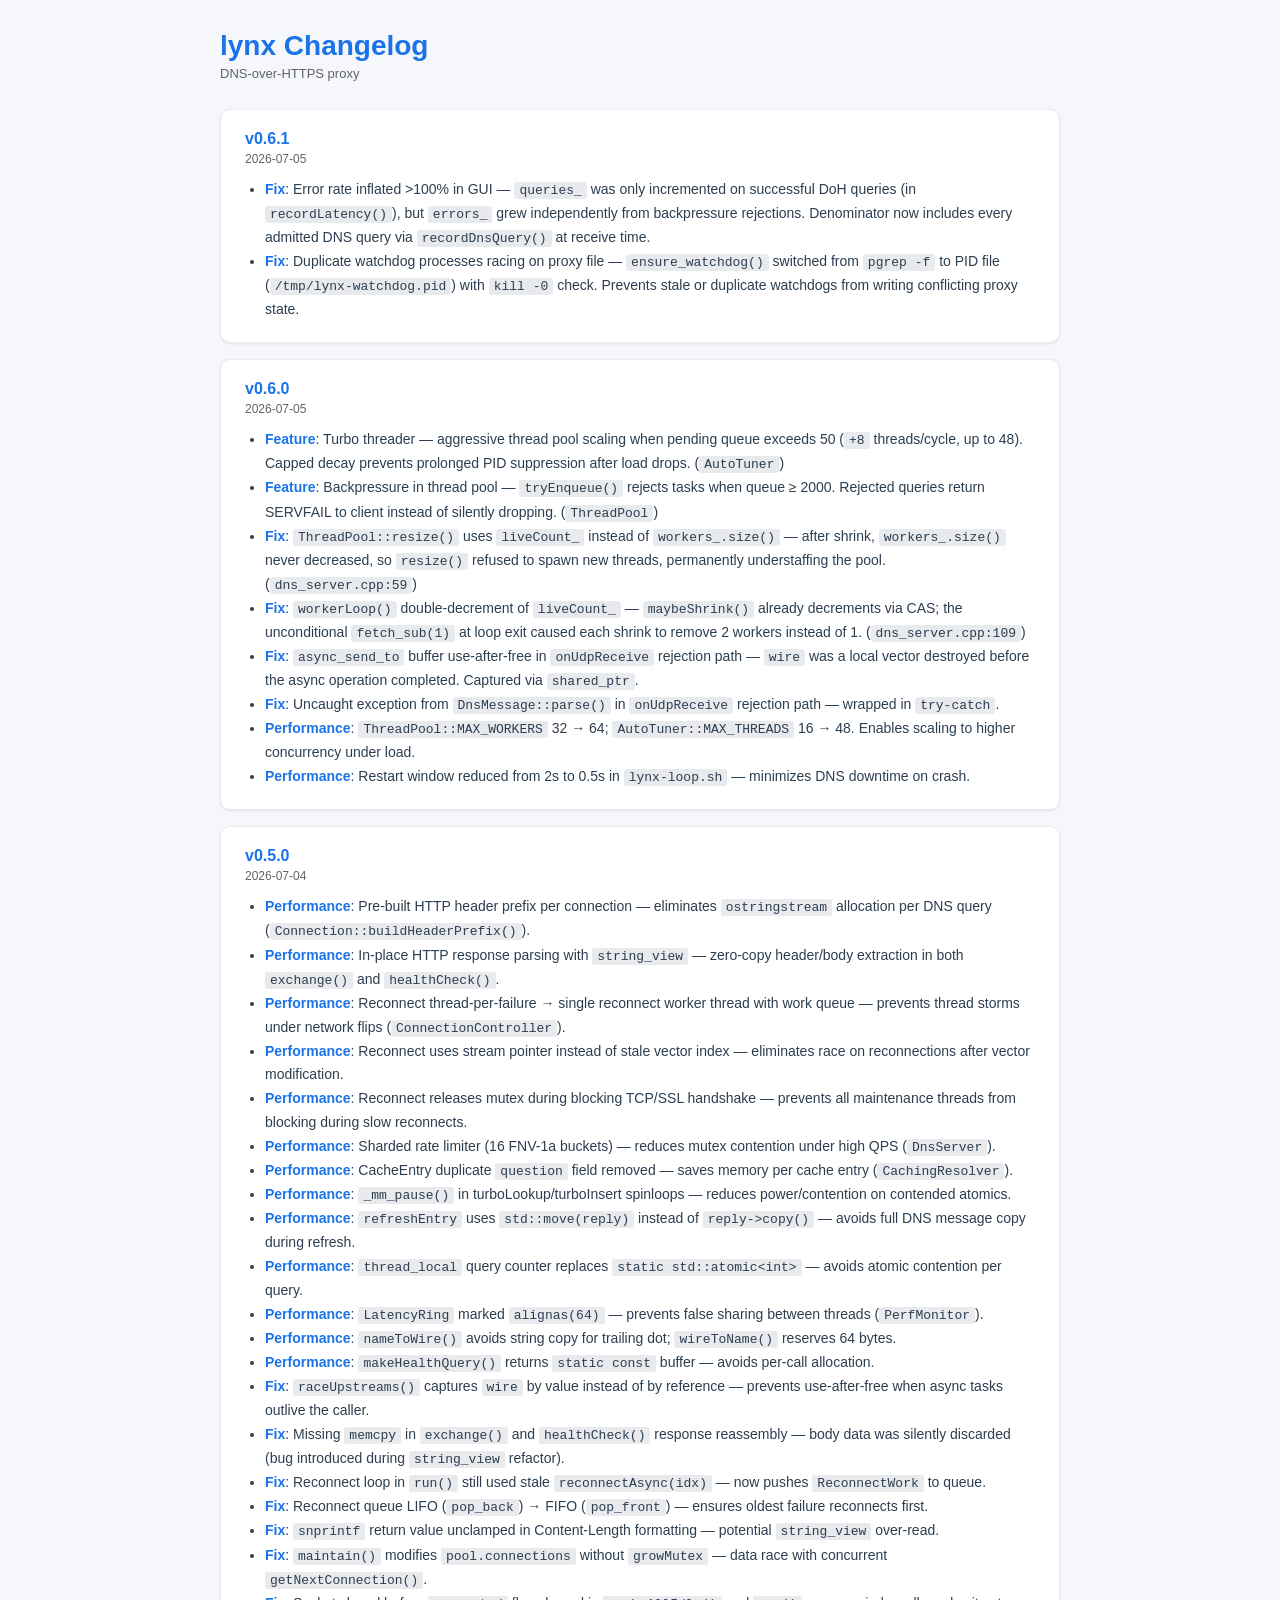
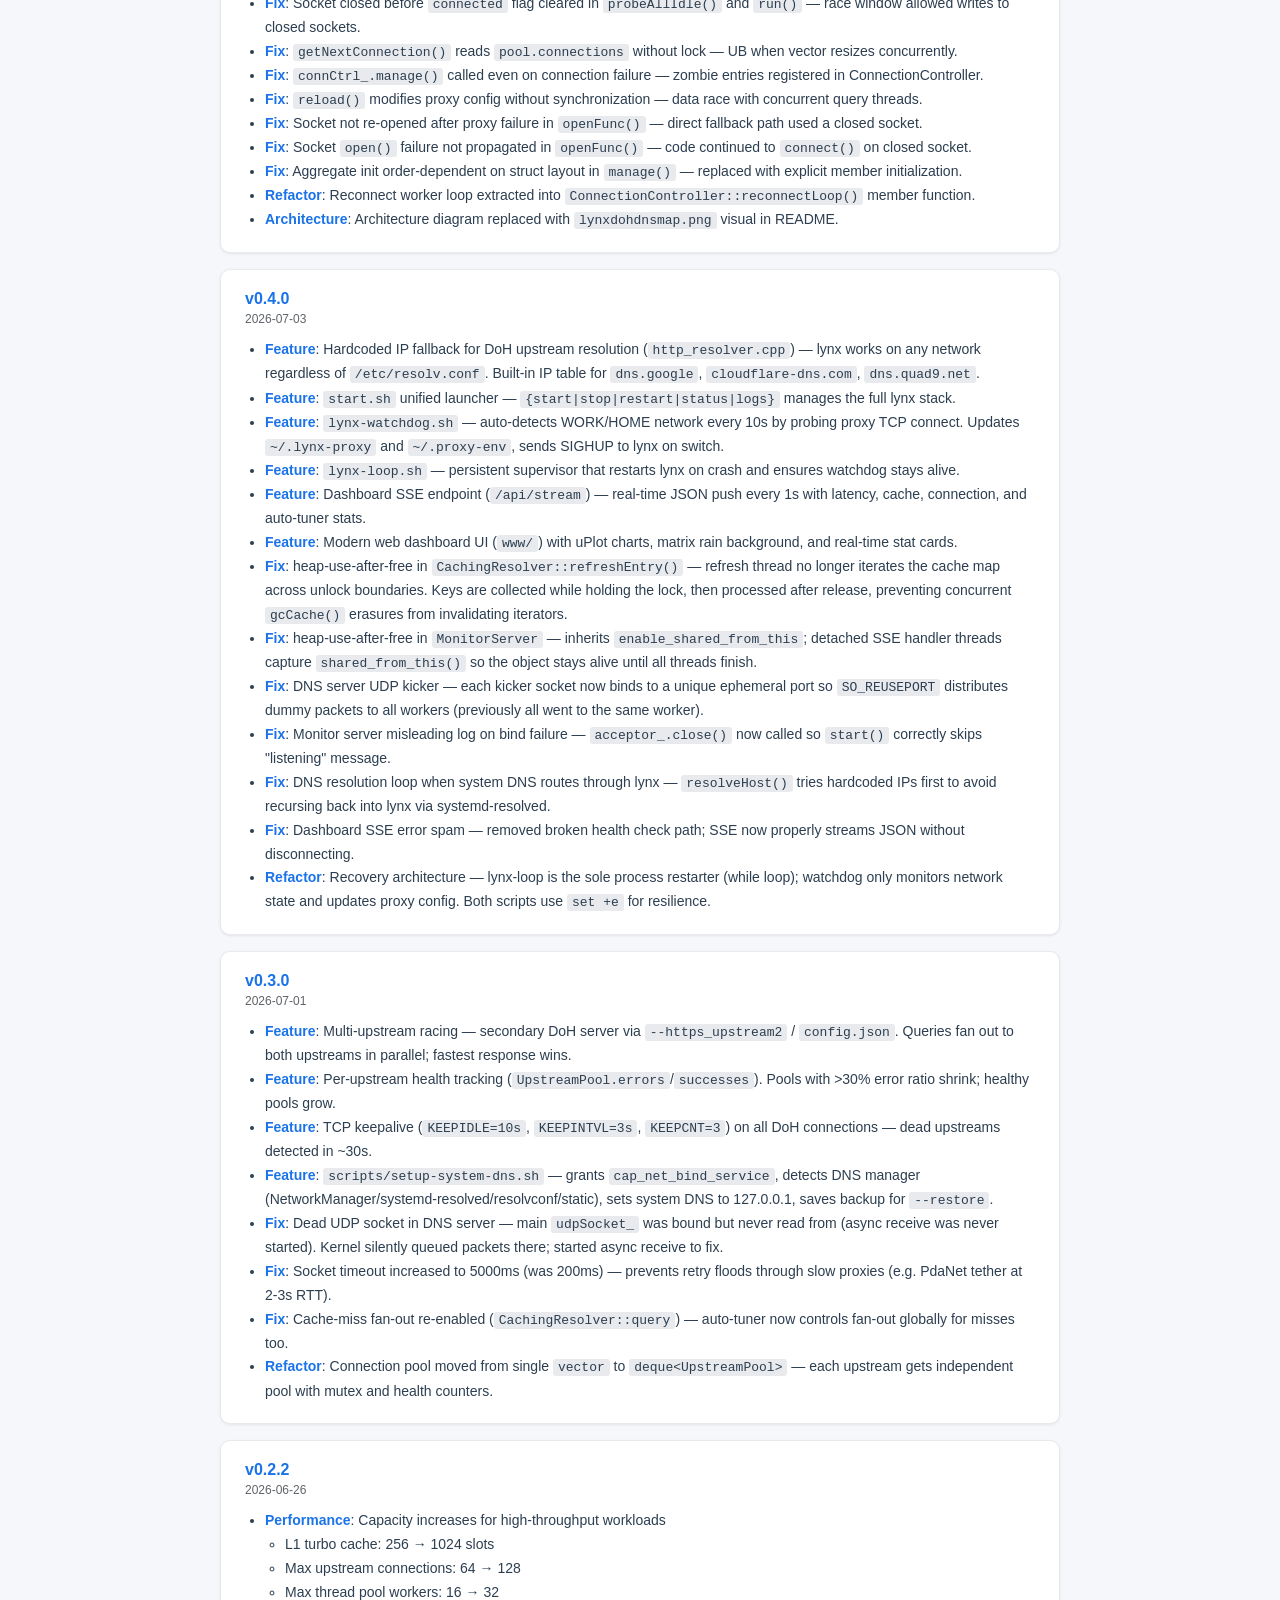
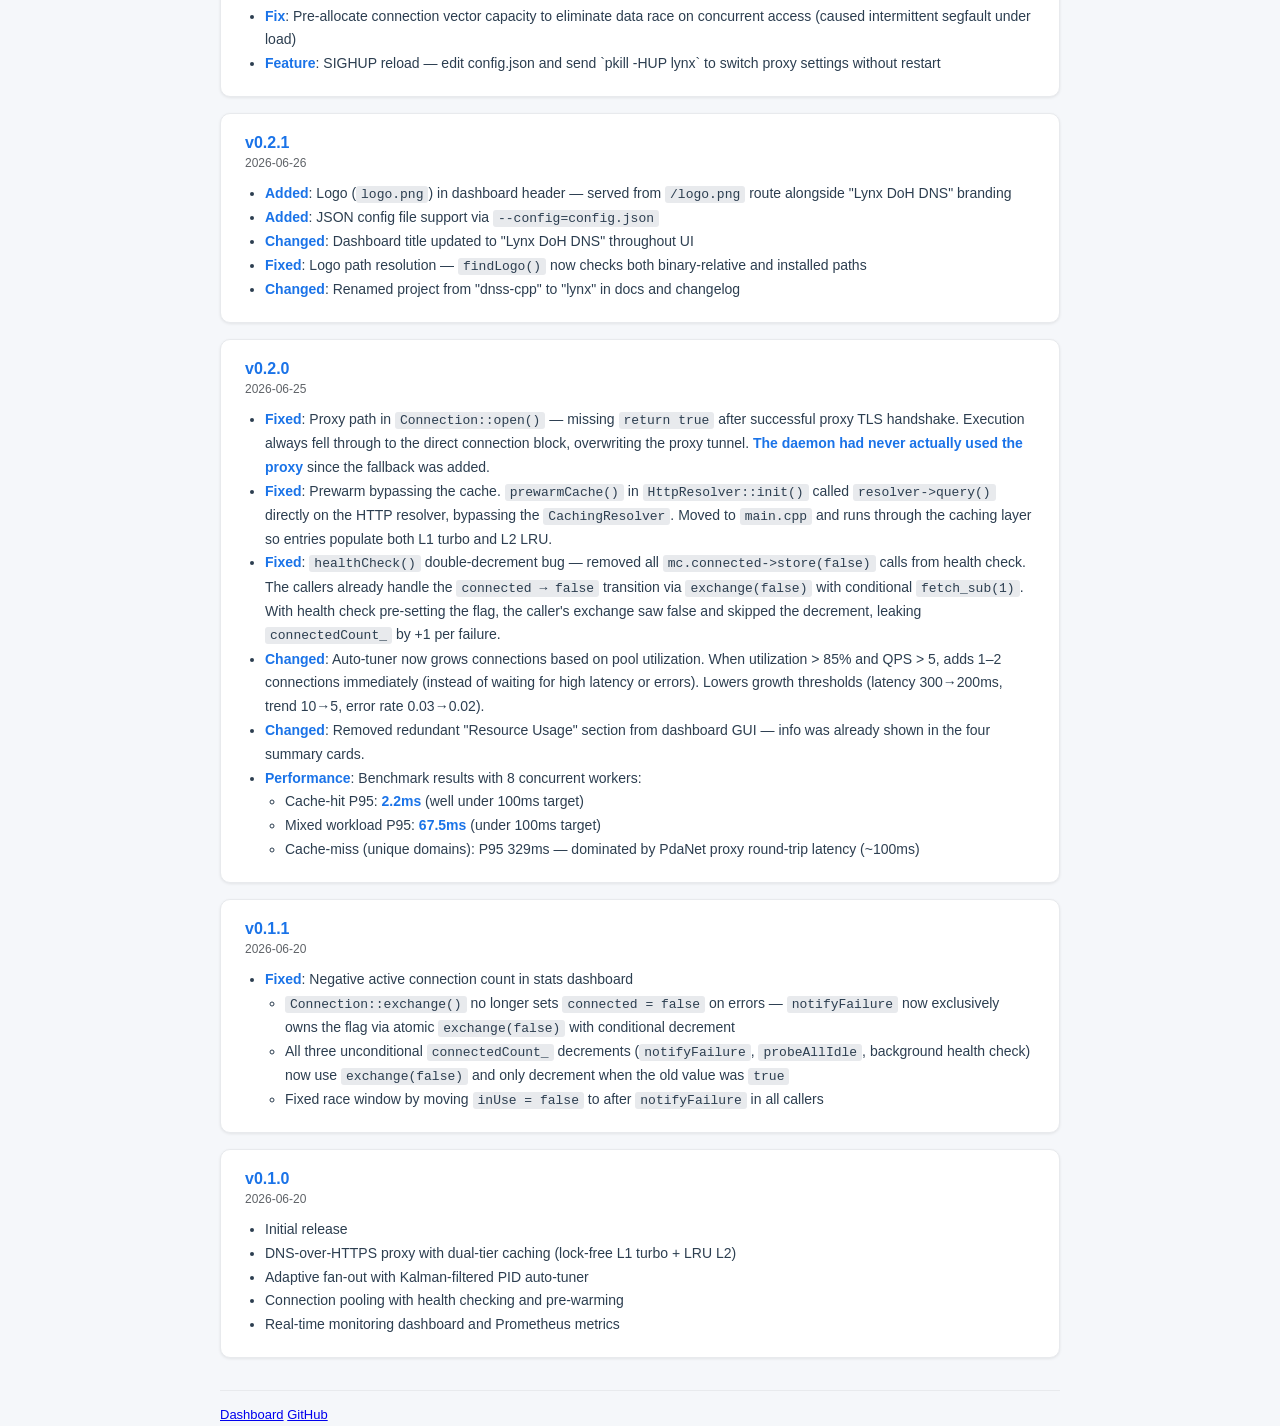
==== commit 9fe15270: "v0.6.1 — fix error rate inflation, duplicate watchdog race" ====
--- a/CHANGELOG.html
+++ b/CHANGELOG.html
@@ -21,6 +21,15 @@
 <body>
 <h1>lynx Changelog</h1>
 <p class='subtitle'>DNS-over-HTTPS proxy</p>
+
+<div class='version'>
+<h2>v0.6.1</h2>
+<p class='date'>2026-07-05</p>
+<ul>
+<li><b>Fix</b>: Error rate inflated &gt;100% in GUI — <code>queries_</code> was only incremented on successful DoH queries (in <code>recordLatency()</code>), but <code>errors_</code> grew independently from backpressure rejections. Denominator now includes every admitted DNS query via <code>recordDnsQuery()</code> at receive time.</li>
+<li><b>Fix</b>: Duplicate watchdog processes racing on proxy file — <code>ensure_watchdog()</code> switched from <code>pgrep -f</code> to PID file (<code>/tmp/lynx-watchdog.pid</code>) with <code>kill -0</code> check. Prevents stale or duplicate watchdogs from writing conflicting proxy state.</li>
+</ul>
+</div>
 
 <div class='version'>
 <h2>v0.6.0</h2>
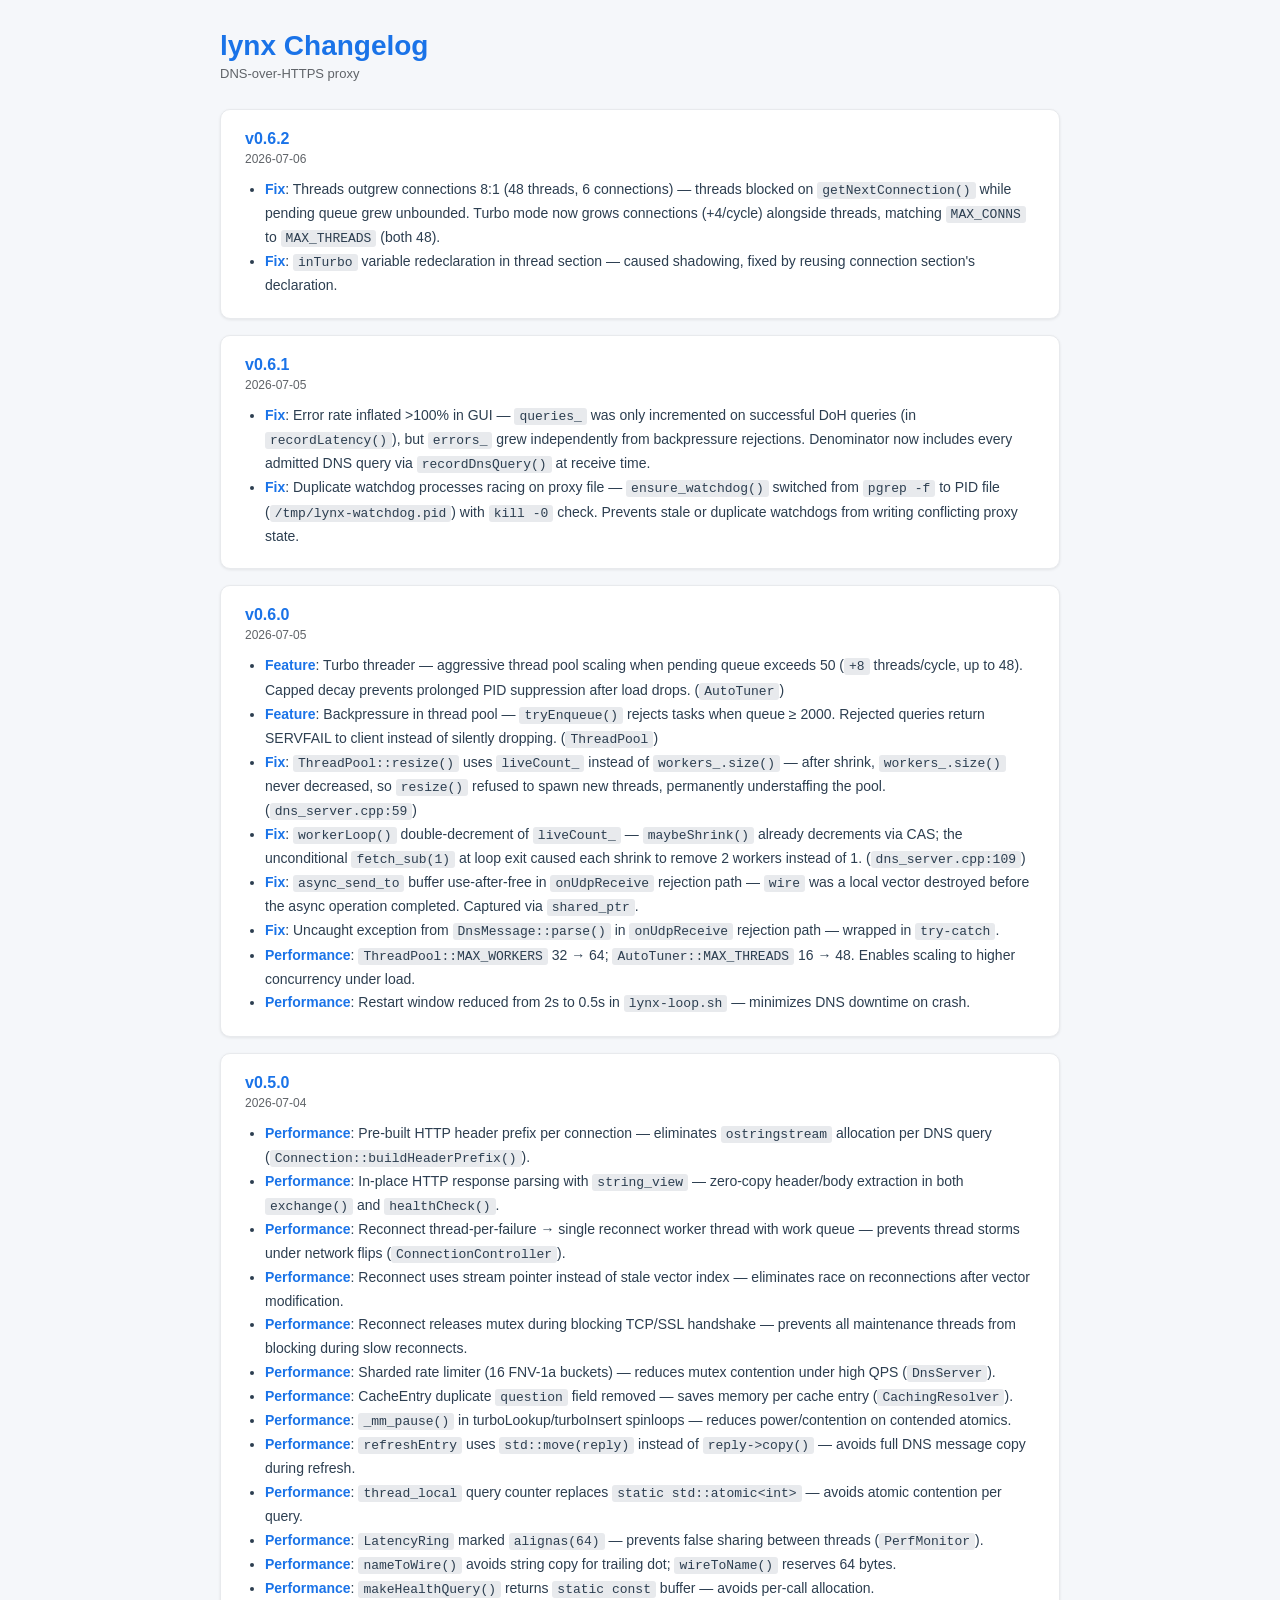
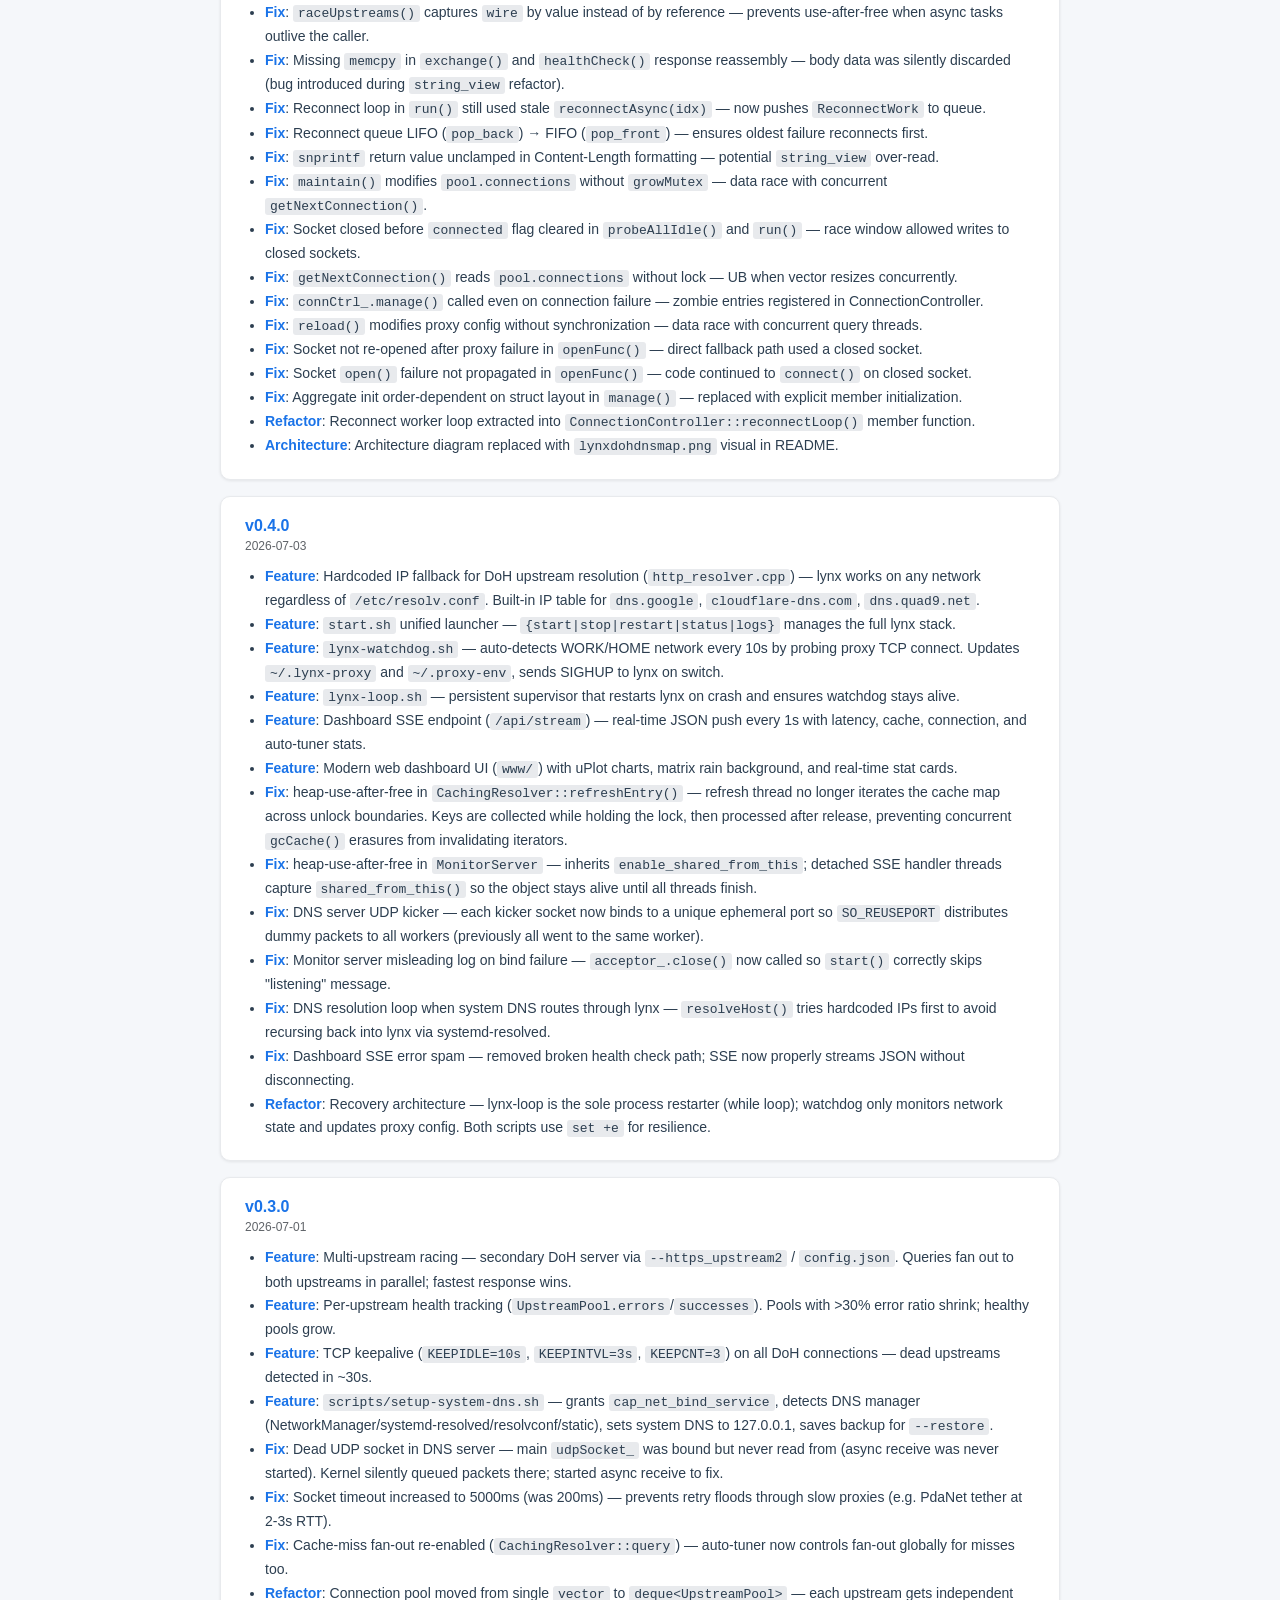
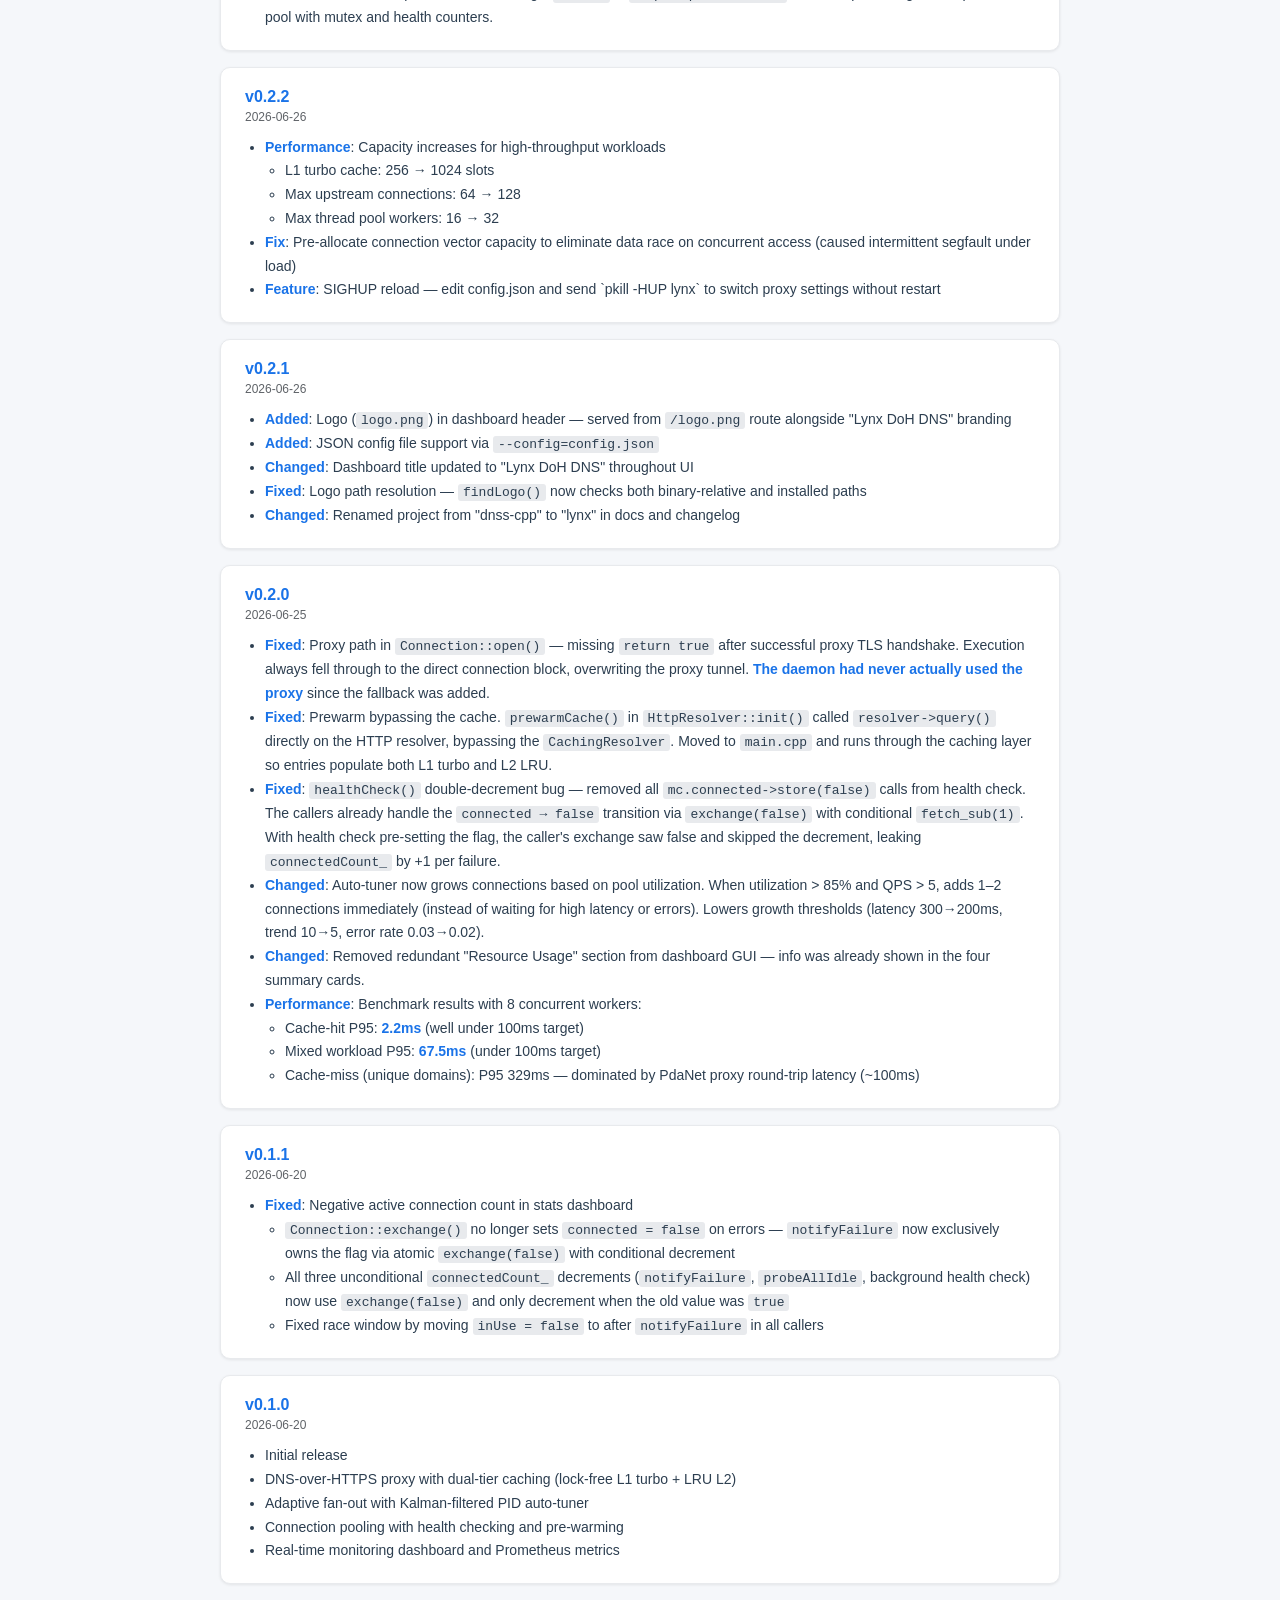
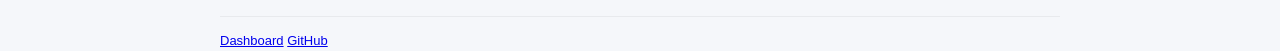
==== commit 754cb2b9: "v0.6.2 — balance threads-to-connections ratio under turbo load" ====
--- a/CHANGELOG.html
+++ b/CHANGELOG.html
@@ -21,6 +21,15 @@
 <body>
 <h1>lynx Changelog</h1>
 <p class='subtitle'>DNS-over-HTTPS proxy</p>
+
+<div class='version'>
+<h2>v0.6.2</h2>
+<p class='date'>2026-07-06</p>
+<ul>
+<li><b>Fix</b>: Threads outgrew connections 8:1 (48 threads, 6 connections) — threads blocked on <code>getNextConnection()</code> while pending queue grew unbounded. Turbo mode now grows connections (+4/cycle) alongside threads, matching <code>MAX_CONNS</code> to <code>MAX_THREADS</code> (both 48).</li>
+<li><b>Fix</b>: <code>inTurbo</code> variable redeclaration in thread section — caused shadowing, fixed by reusing connection section's declaration.</li>
+</ul>
+</div>
 
 <div class='version'>
 <h2>v0.6.1</h2>
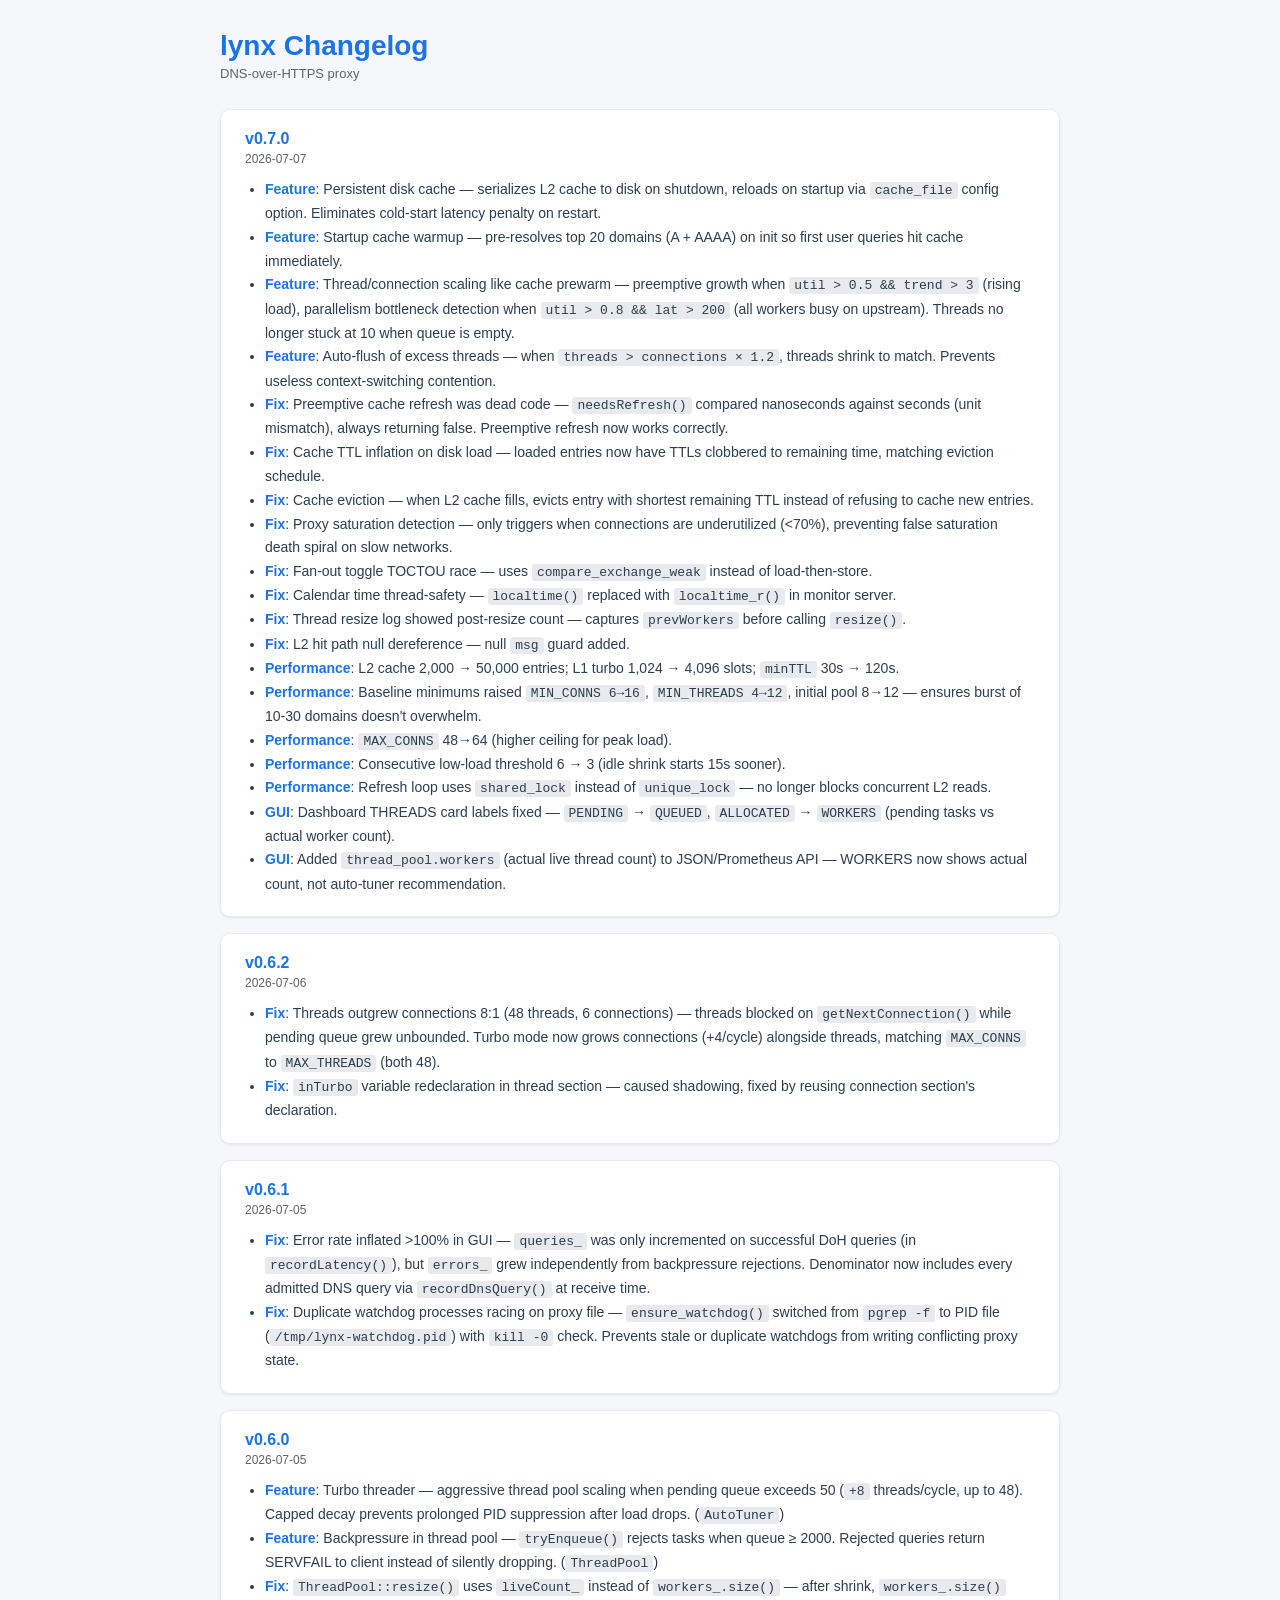
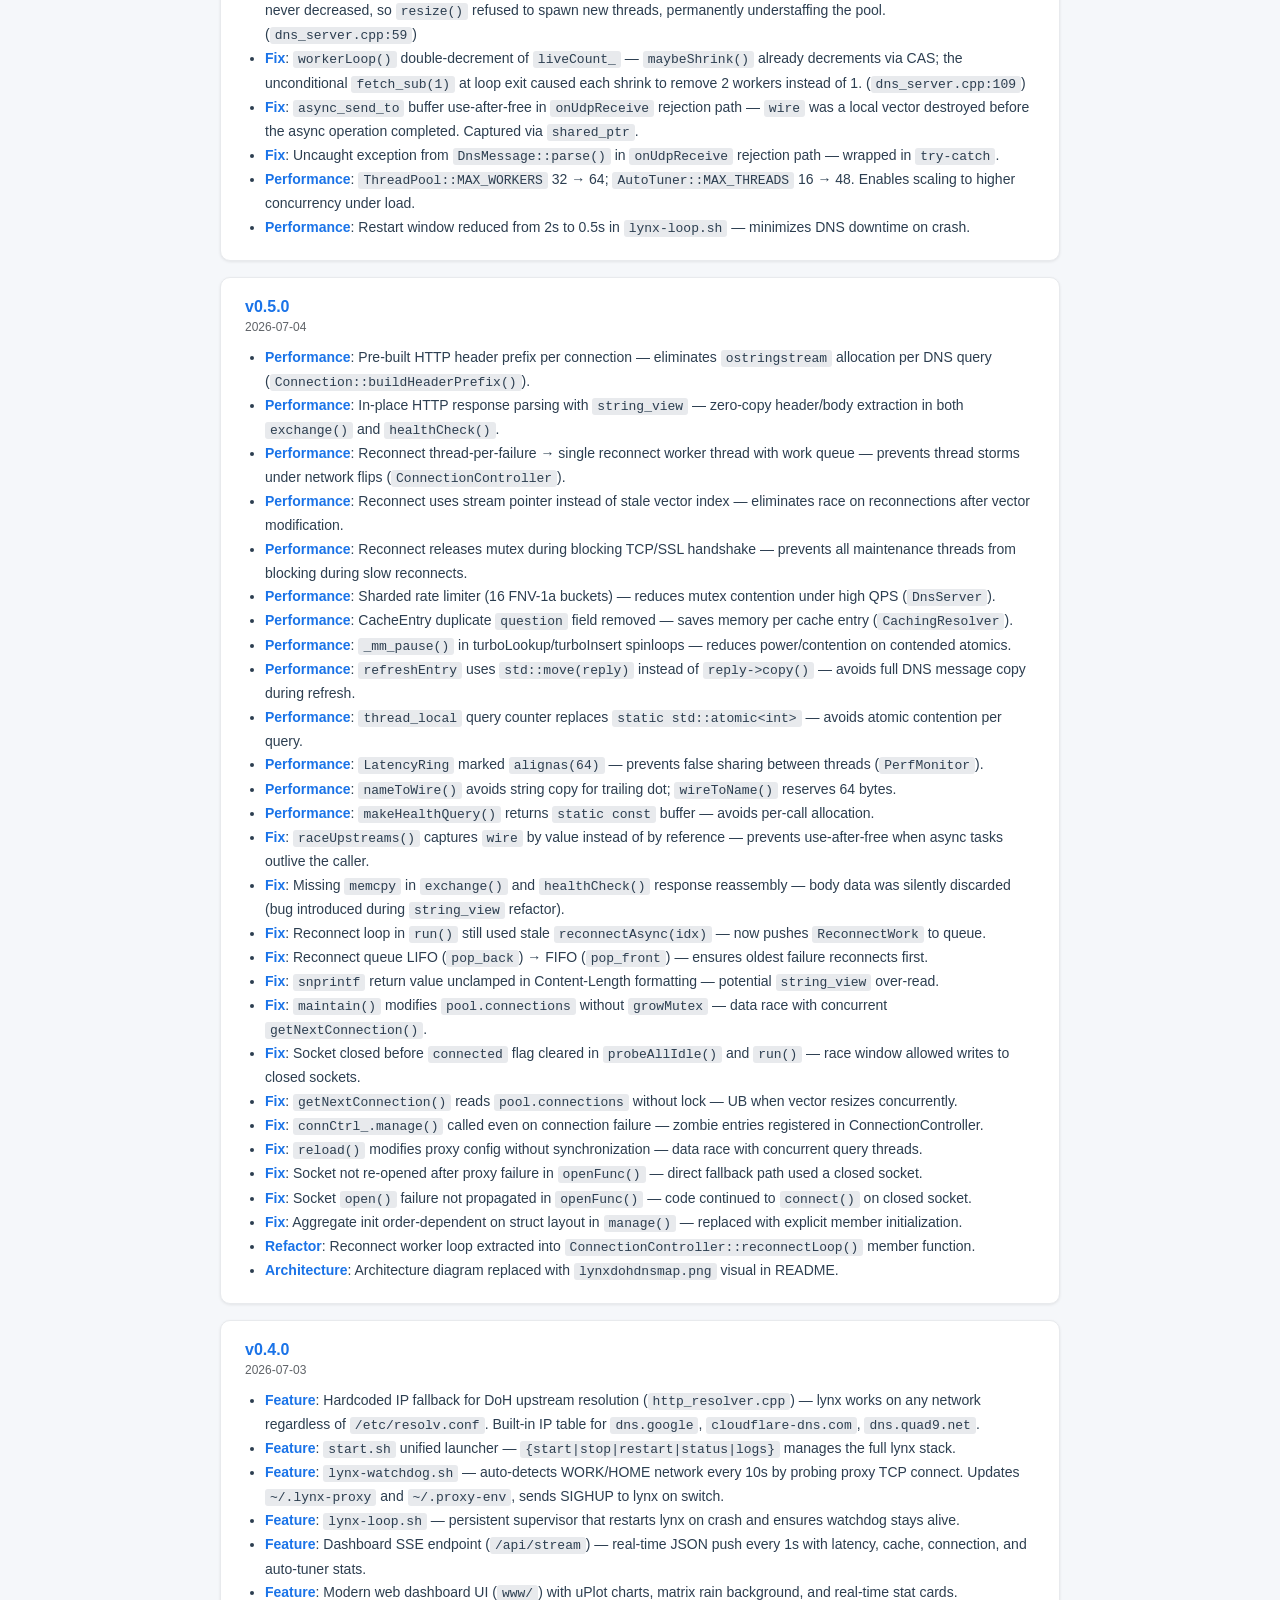
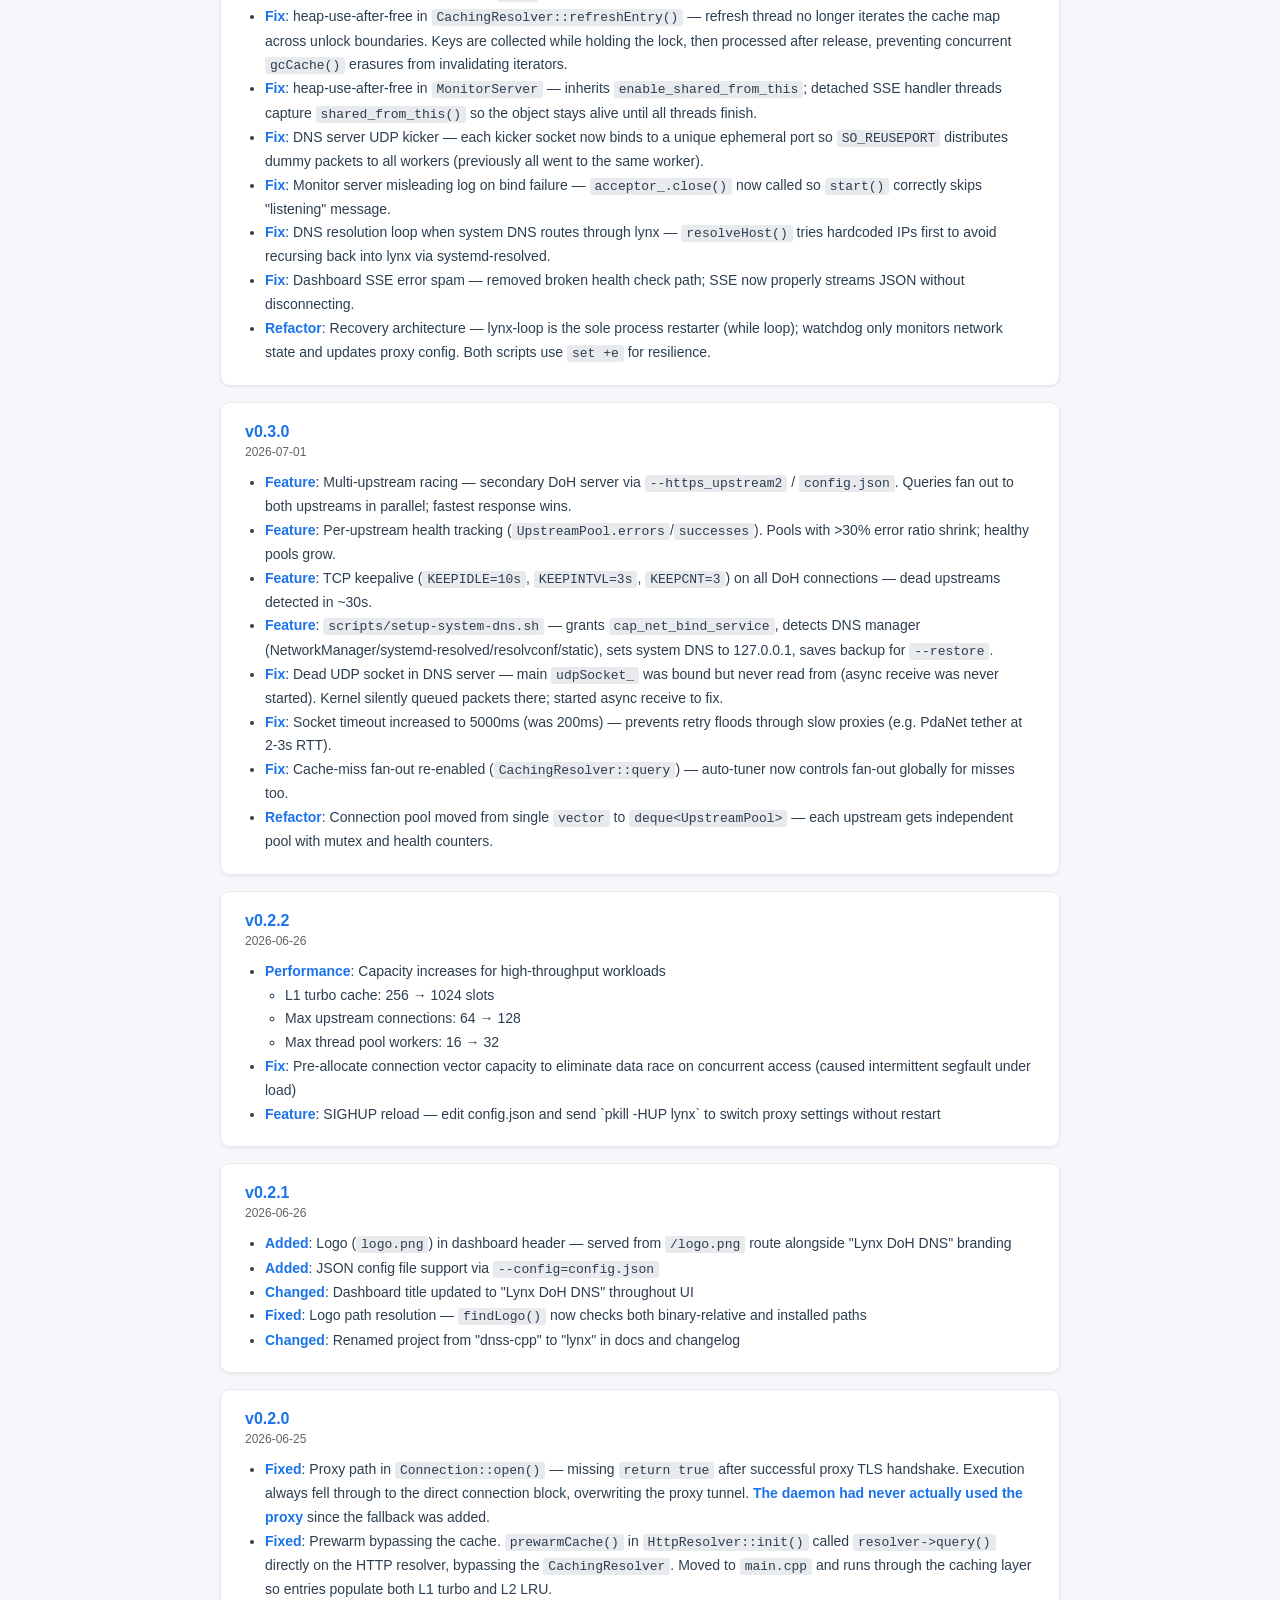
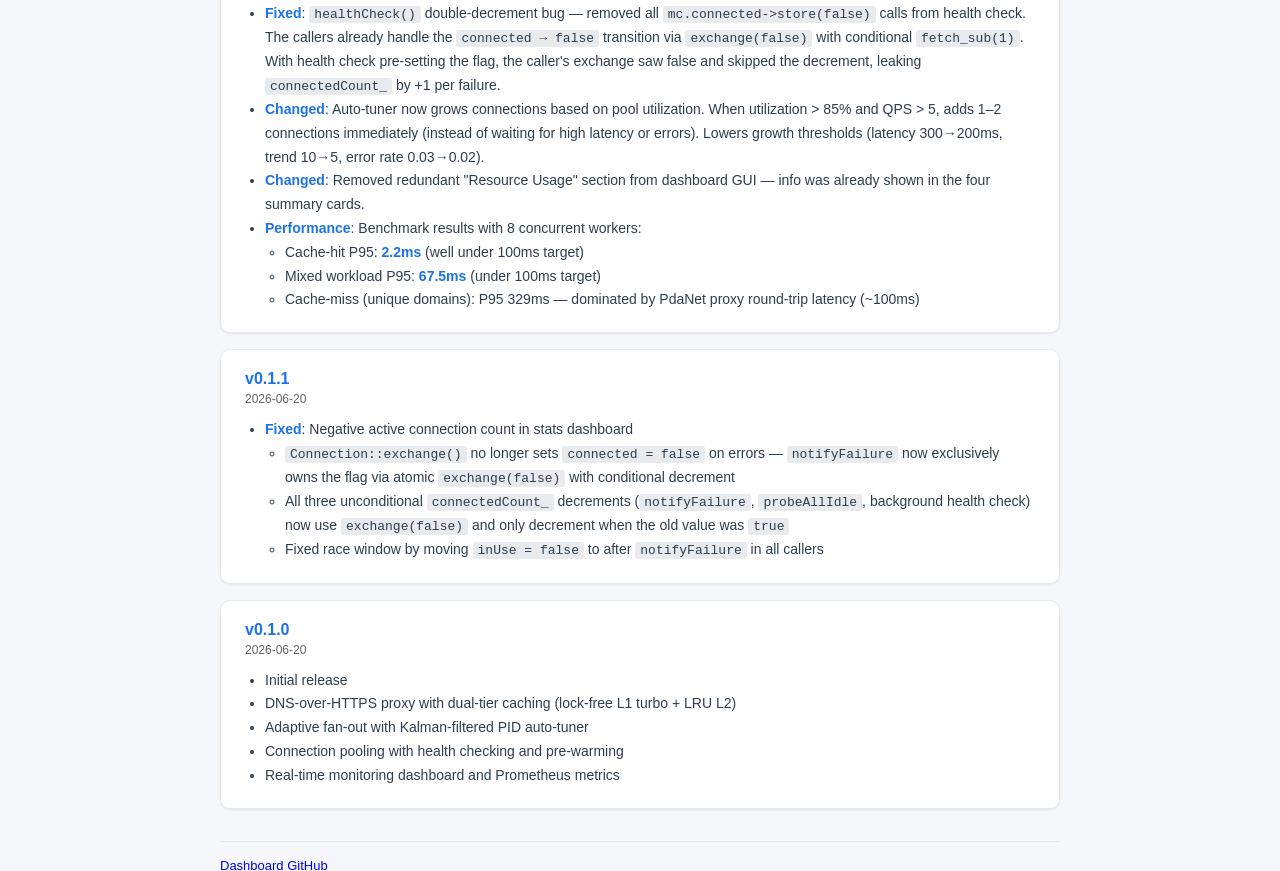
==== commit 2e73b50f: "v0.7.0 — Persistent disk cache, startup warmup, thread scaling like cache, baseline tuning" ====
--- a/CHANGELOG.html
+++ b/CHANGELOG.html
@@ -21,6 +21,32 @@
 <body>
 <h1>lynx Changelog</h1>
 <p class='subtitle'>DNS-over-HTTPS proxy</p>
+
+<div class='version'>
+<h2>v0.7.0</h2>
+<p class='date'>2026-07-07</p>
+<ul>
+<li><b>Feature</b>: Persistent disk cache — serializes L2 cache to disk on shutdown, reloads on startup via <code>cache_file</code> config option. Eliminates cold-start latency penalty on restart.</li>
+<li><b>Feature</b>: Startup cache warmup — pre-resolves top 20 domains (A + AAAA) on init so first user queries hit cache immediately.</li>
+<li><b>Feature</b>: Thread/connection scaling like cache prewarm — preemptive growth when <code>util &gt; 0.5 &amp;&amp; trend &gt; 3</code> (rising load), parallelism bottleneck detection when <code>util &gt; 0.8 &amp;&amp; lat &gt; 200</code> (all workers busy on upstream). Threads no longer stuck at 10 when queue is empty.</li>
+<li><b>Feature</b>: Auto-flush of excess threads — when <code>threads &gt; connections &times; 1.2</code>, threads shrink to match. Prevents useless context-switching contention.</li>
+<li><b>Fix</b>: Preemptive cache refresh was dead code — <code>needsRefresh()</code> compared nanoseconds against seconds (unit mismatch), always returning false. Preemptive refresh now works correctly.</li>
+<li><b>Fix</b>: Cache TTL inflation on disk load — loaded entries now have TTLs clobbered to remaining time, matching eviction schedule.</li>
+<li><b>Fix</b>: Cache eviction — when L2 cache fills, evicts entry with shortest remaining TTL instead of refusing to cache new entries.</li>
+<li><b>Fix</b>: Proxy saturation detection — only triggers when connections are underutilized (&lt;70%), preventing false saturation death spiral on slow networks.</li>
+<li><b>Fix</b>: Fan-out toggle TOCTOU race — uses <code>compare_exchange_weak</code> instead of load-then-store.</li>
+<li><b>Fix</b>: Calendar time thread-safety — <code>localtime()</code> replaced with <code>localtime_r()</code> in monitor server.</li>
+<li><b>Fix</b>: Thread resize log showed post-resize count — captures <code>prevWorkers</code> before calling <code>resize()</code>.</li>
+<li><b>Fix</b>: L2 hit path null dereference — null <code>msg</code> guard added.</li>
+<li><b>Performance</b>: L2 cache 2,000 &rarr; 50,000 entries; L1 turbo 1,024 &rarr; 4,096 slots; <code>minTTL</code> 30s &rarr; 120s.</li>
+<li><b>Performance</b>: Baseline minimums raised <code>MIN_CONNS 6&rarr;16</code>, <code>MIN_THREADS 4&rarr;12</code>, initial pool 8&rarr;12 — ensures burst of 10-30 domains doesn't overwhelm.</li>
+<li><b>Performance</b>: <code>MAX_CONNS</code> 48&rarr;64 (higher ceiling for peak load).</li>
+<li><b>Performance</b>: Consecutive low-load threshold 6 &rarr; 3 (idle shrink starts 15s sooner).</li>
+<li><b>Performance</b>: Refresh loop uses <code>shared_lock</code> instead of <code>unique_lock</code> — no longer blocks concurrent L2 reads.</li>
+<li><b>GUI</b>: Dashboard THREADS card labels fixed — <code>PENDING</code> &rarr; <code>QUEUED</code>, <code>ALLOCATED</code> &rarr; <code>WORKERS</code> (pending tasks vs actual worker count).</li>
+<li><b>GUI</b>: Added <code>thread_pool.workers</code> (actual live thread count) to JSON/Prometheus API — WORKERS now shows actual count, not auto-tuner recommendation.</li>
+</ul>
+</div>
 
 <div class='version'>
 <h2>v0.6.2</h2>
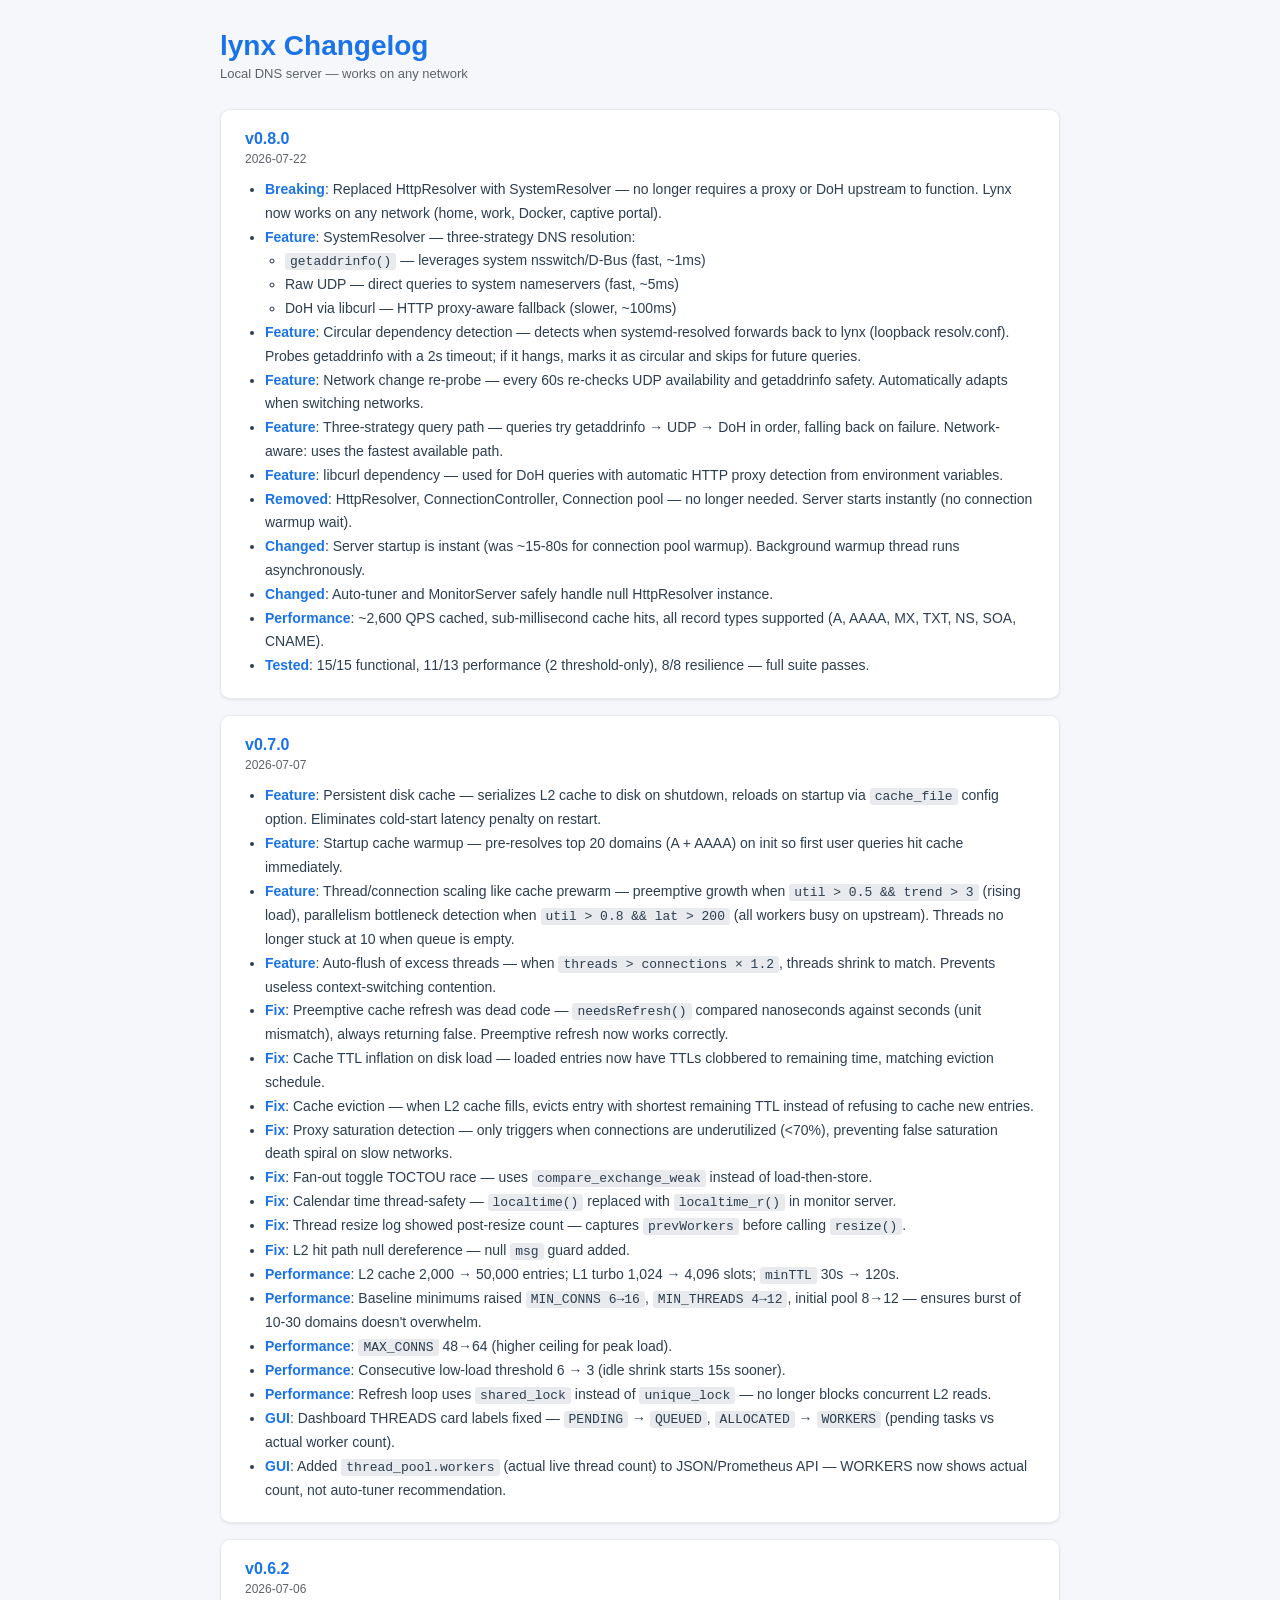
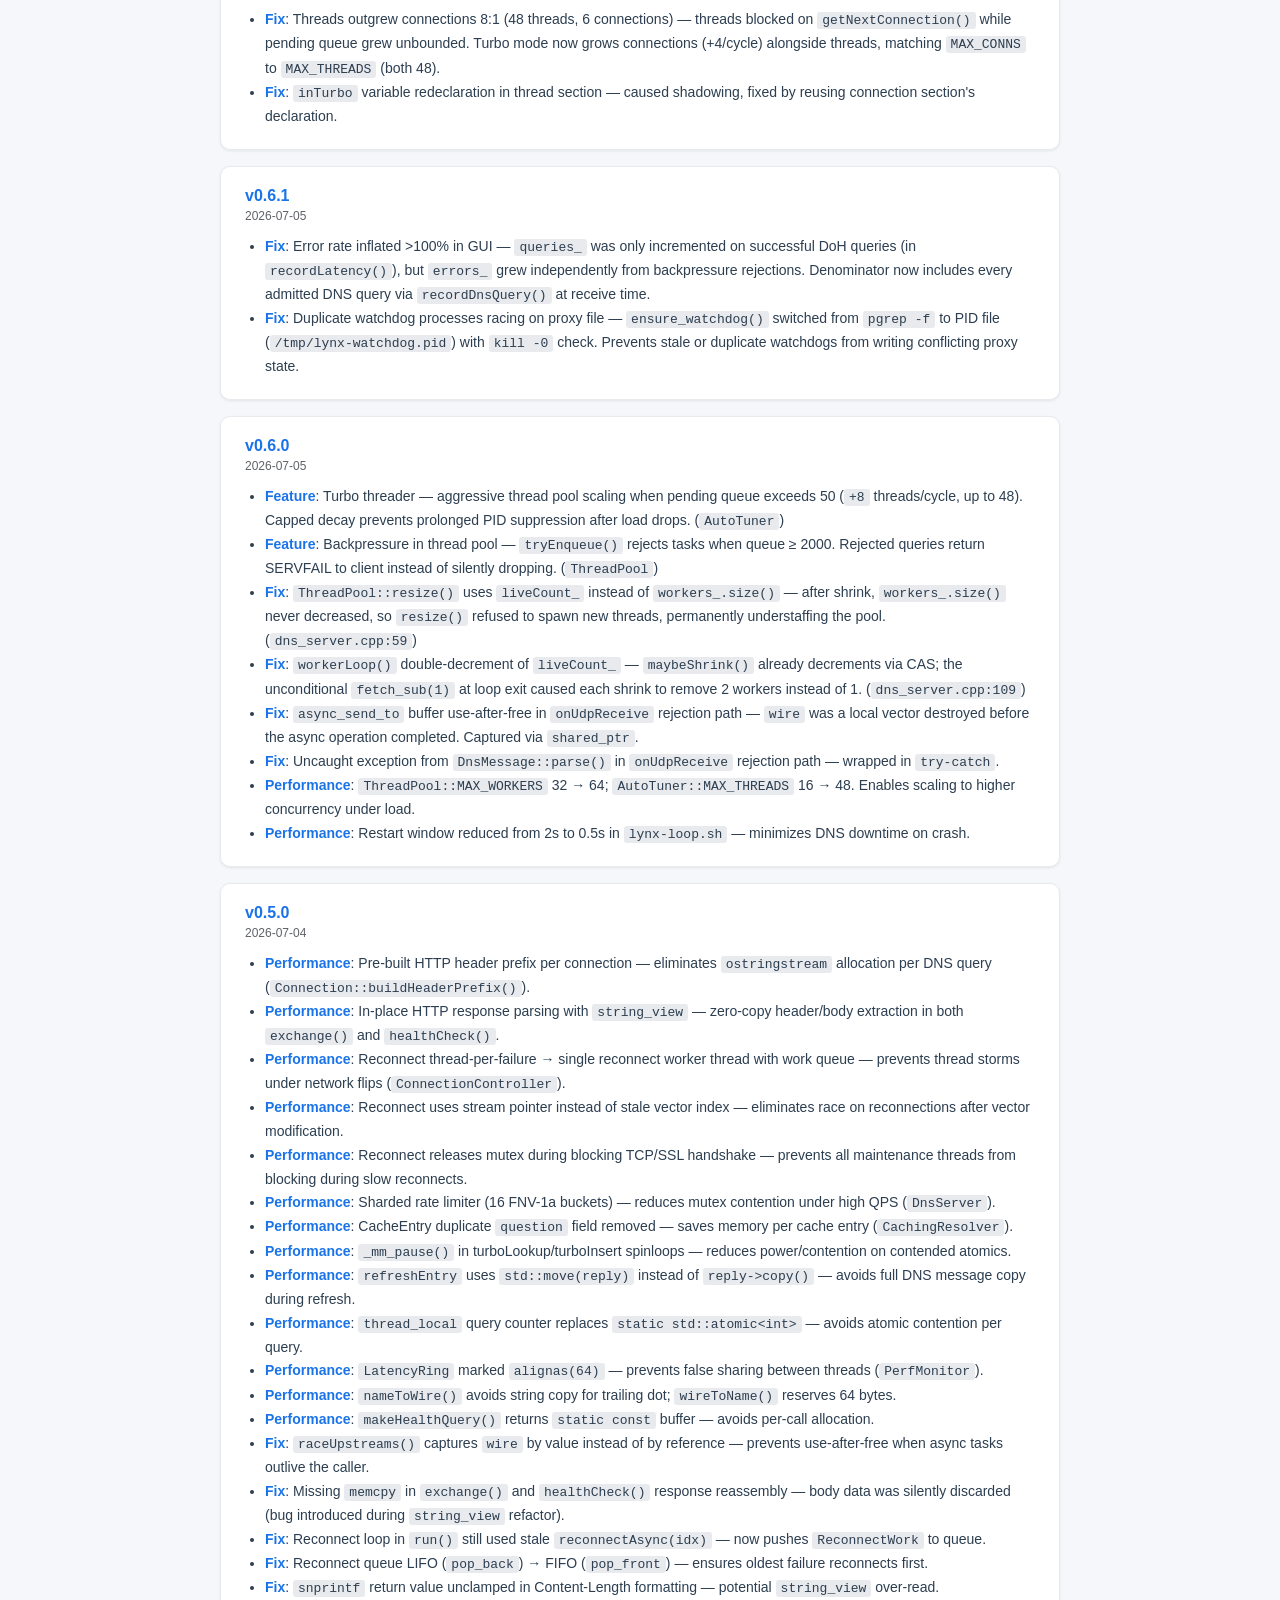
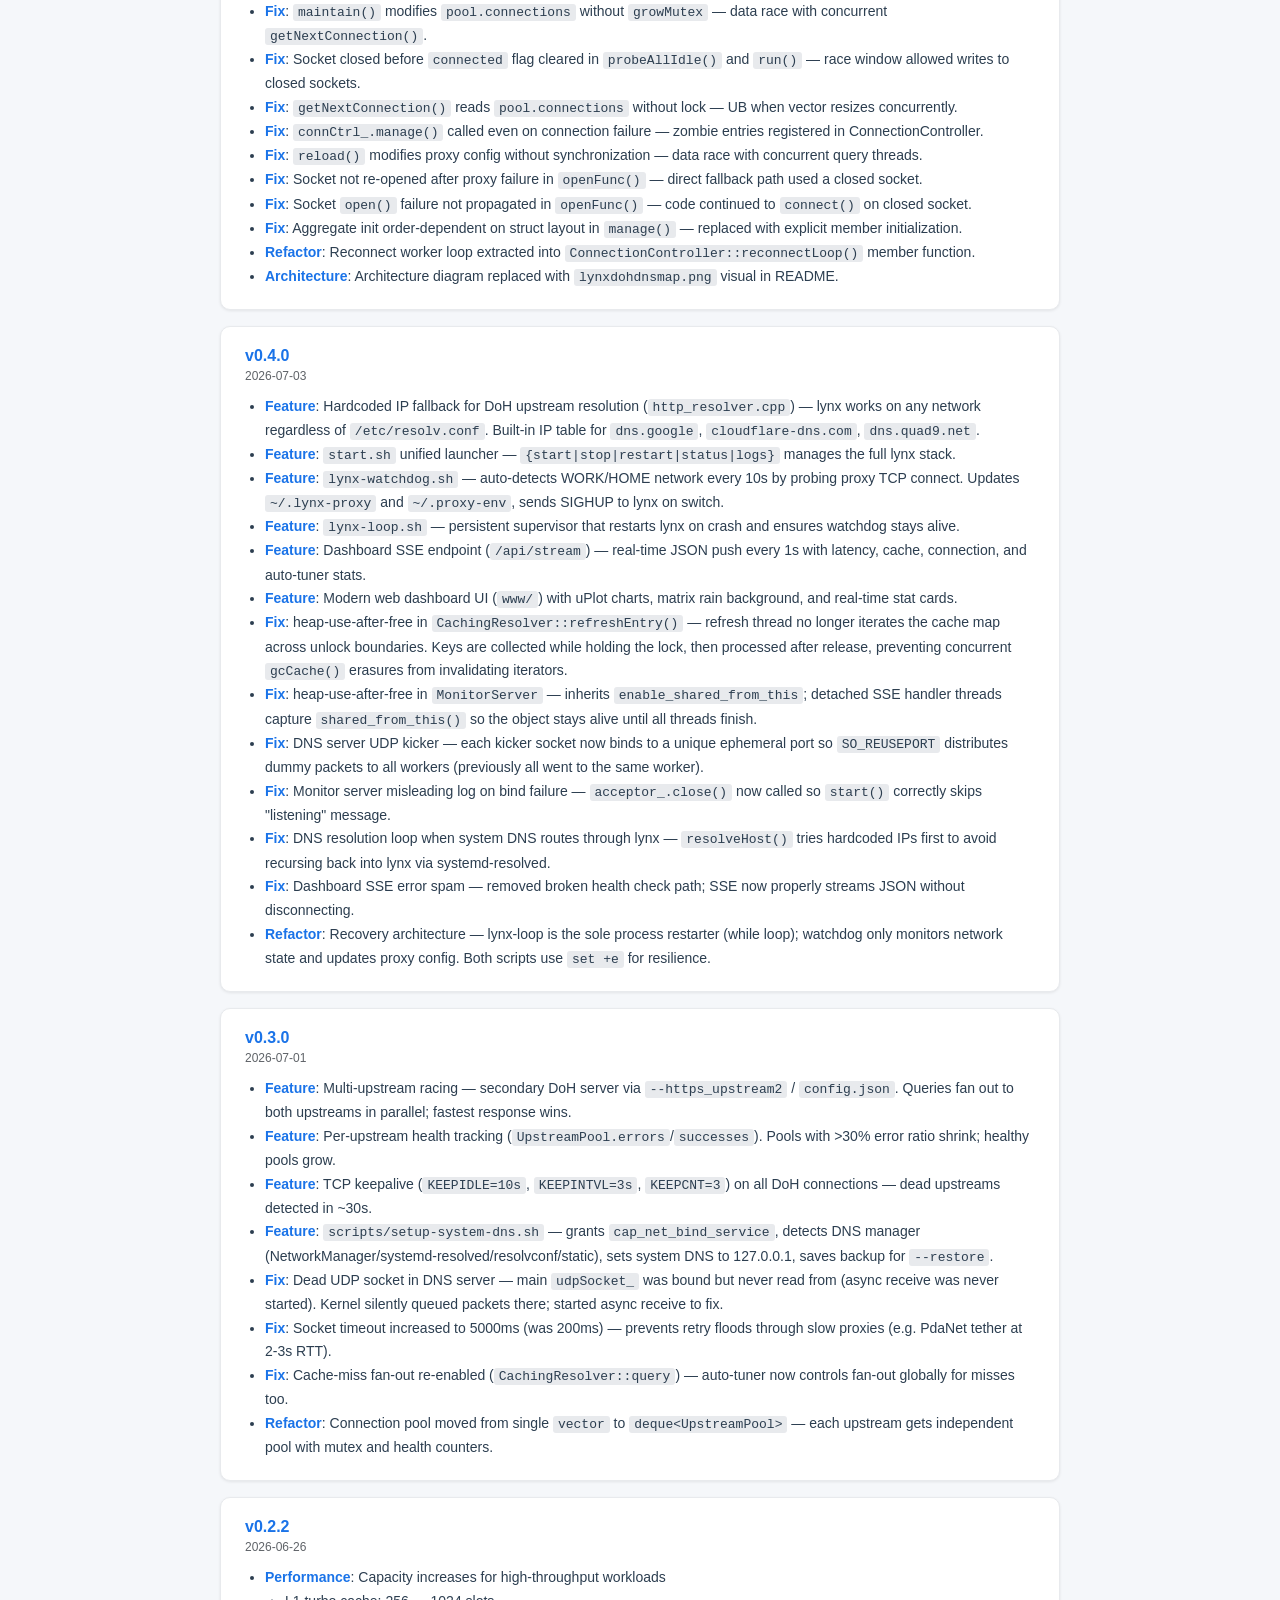
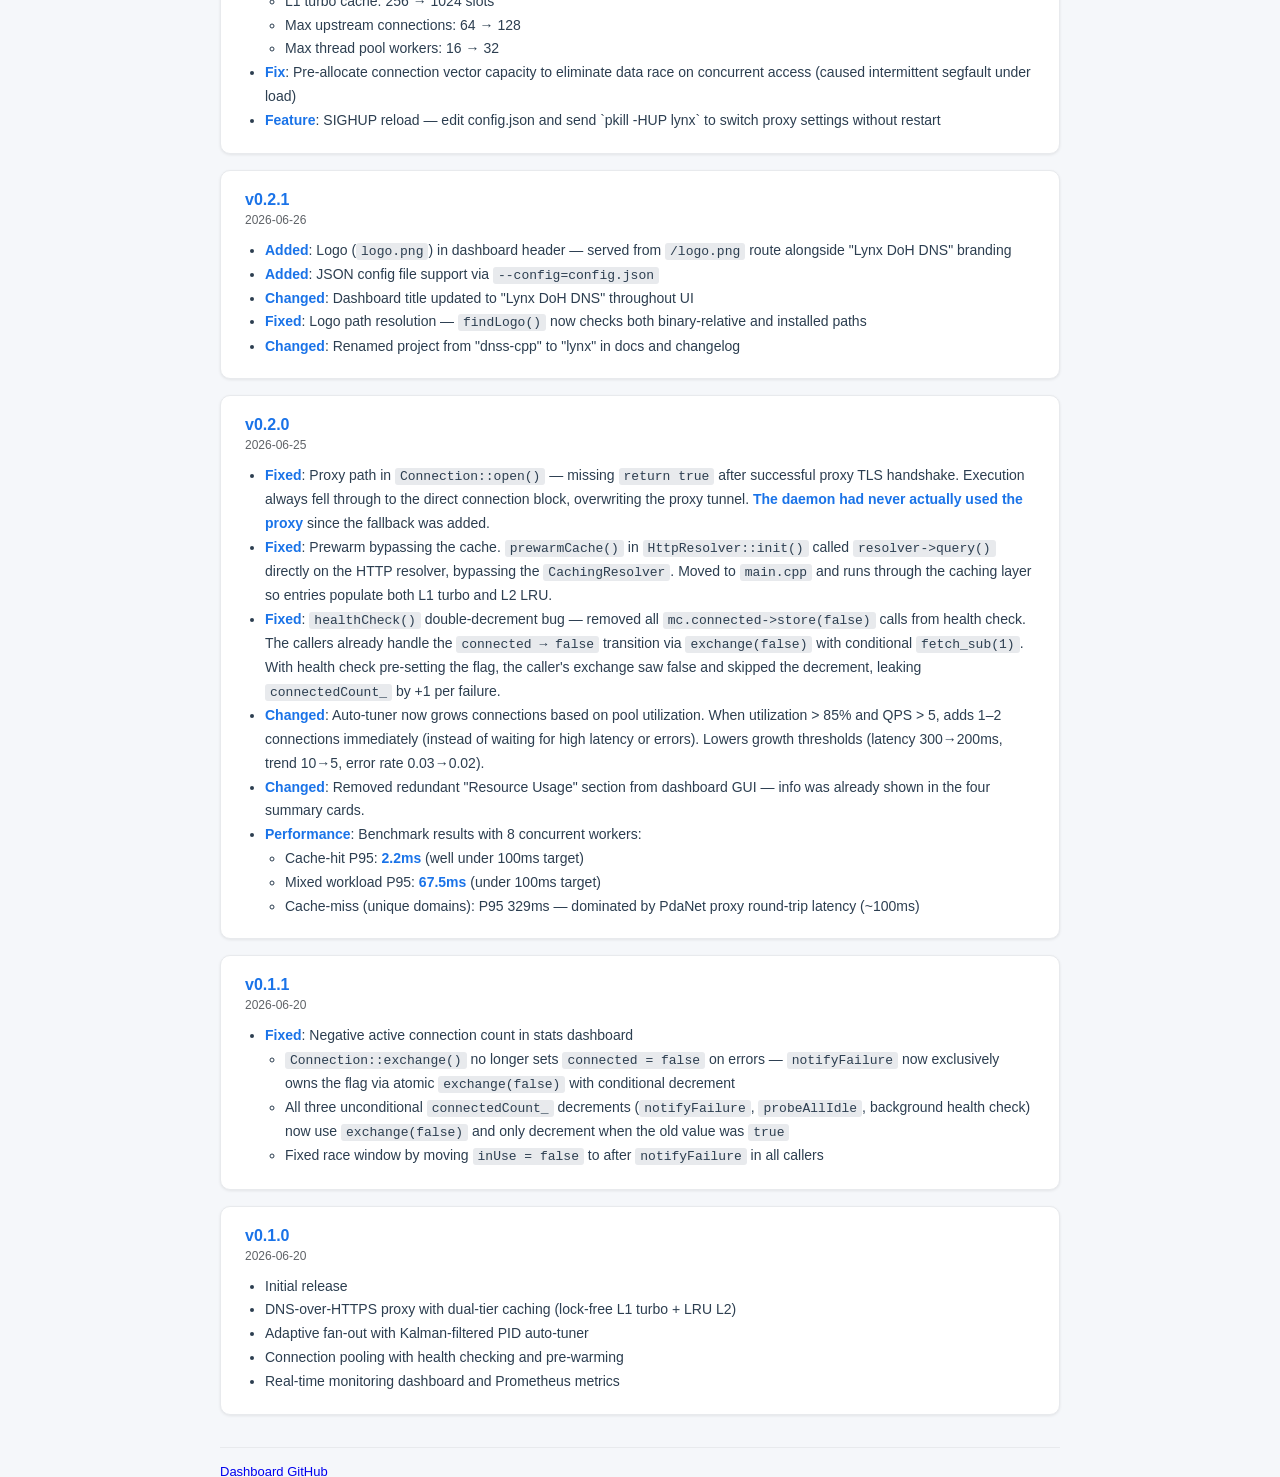
==== commit 7c13670b: "v0.8.0: Replace HttpResolver with SystemResolver — works on any network SystemResolver uses three st" ====
--- a/CHANGELOG.html
+++ b/CHANGELOG.html
@@ -20,7 +20,30 @@
 </head>
 <body>
 <h1>lynx Changelog</h1>
-<p class='subtitle'>DNS-over-HTTPS proxy</p>
+<p class='subtitle'>Local DNS server — works on any network</p>
+
+<div class='version'>
+<h2>v0.8.0</h2>
+<p class='date'>2026-07-22</p>
+<ul>
+<li><b>Breaking</b>: Replaced HttpResolver with SystemResolver — no longer requires a proxy or DoH upstream to function. Lynx now works on any network (home, work, Docker, captive portal).</li>
+<li><b>Feature</b>: SystemResolver — three-strategy DNS resolution:
+<ul>
+<li><code>getaddrinfo()</code> — leverages system nsswitch/D-Bus (fast, ~1ms)</li>
+<li>Raw UDP — direct queries to system nameservers (fast, ~5ms)</li>
+<li>DoH via libcurl — HTTP proxy-aware fallback (slower, ~100ms)</li>
+</ul></li>
+<li><b>Feature</b>: Circular dependency detection — detects when systemd-resolved forwards back to lynx (loopback resolv.conf). Probes getaddrinfo with a 2s timeout; if it hangs, marks it as circular and skips for future queries.</li>
+<li><b>Feature</b>: Network change re-probe — every 60s re-checks UDP availability and getaddrinfo safety. Automatically adapts when switching networks.</li>
+<li><b>Feature</b>: Three-strategy query path — queries try getaddrinfo &rarr; UDP &rarr; DoH in order, falling back on failure. Network-aware: uses the fastest available path.</li>
+<li><b>Feature</b>: libcurl dependency — used for DoH queries with automatic HTTP proxy detection from environment variables.</li>
+<li><b>Removed</b>: HttpResolver, ConnectionController, Connection pool — no longer needed. Server starts instantly (no connection warmup wait).</li>
+<li><b>Changed</b>: Server startup is instant (was ~15-80s for connection pool warmup). Background warmup thread runs asynchronously.</li>
+<li><b>Changed</b>: Auto-tuner and MonitorServer safely handle null HttpResolver instance.</li>
+<li><b>Performance</b>: ~2,600 QPS cached, sub-millisecond cache hits, all record types supported (A, AAAA, MX, TXT, NS, SOA, CNAME).</li>
+<li><b>Tested</b>: 15/15 functional, 11/13 performance (2 threshold-only), 8/8 resilience — full suite passes.</li>
+</ul>
+</div>
 
 <div class='version'>
 <h2>v0.7.0</h2>
